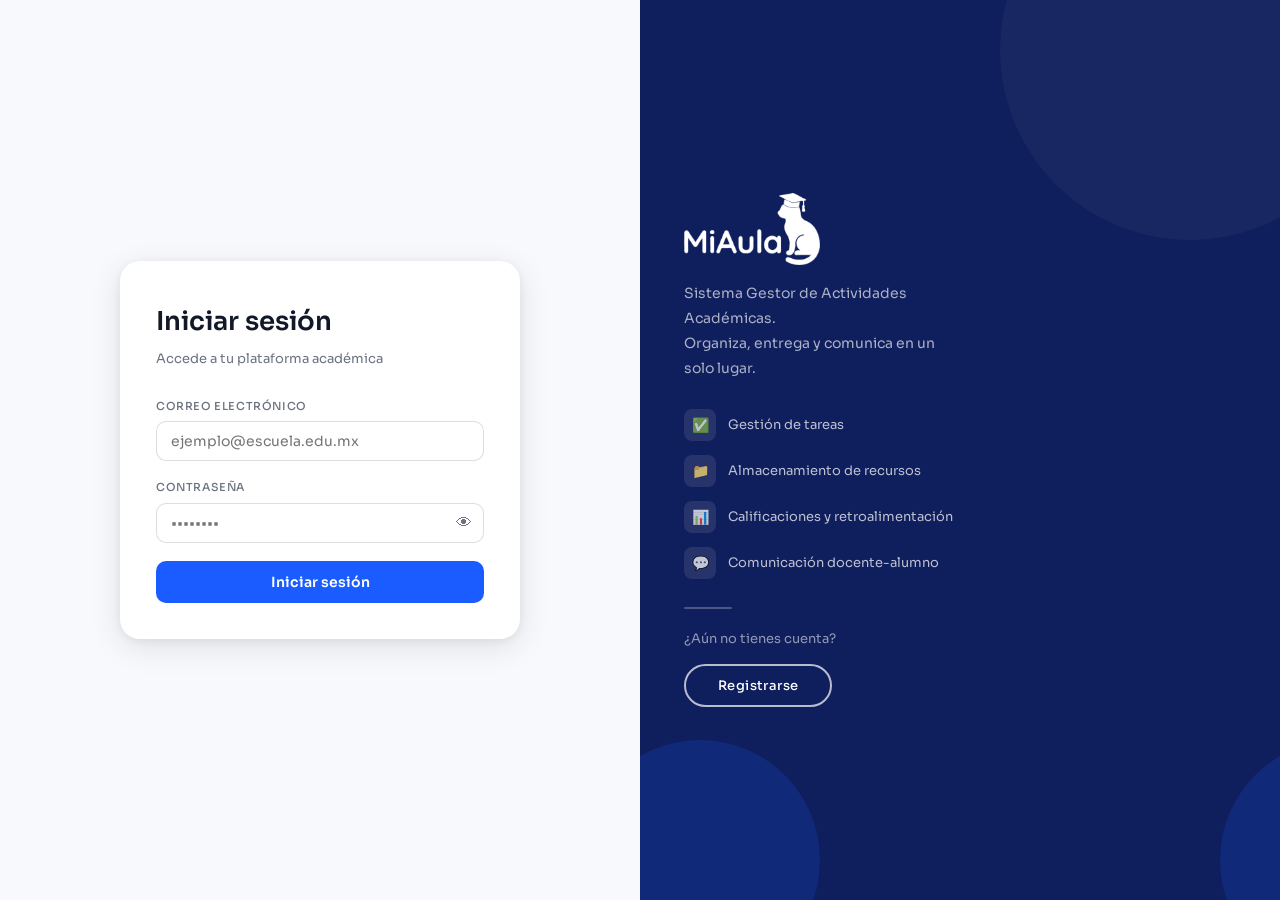
==== app.html @ e1d01b14 "wp" ====
<!DOCTYPE html>
<html lang="es">
<head>
  <meta charset="UTF-8">
  <meta name="viewport" content="width=device-width, initial-scale=1.0">
  <title>MiAula</title>

  <link rel="stylesheet" href="css/variables.css">
  <link rel="stylesheet" href="css/layout.css">
  <link rel="stylesheet" href="css/components.css">
  <link rel="stylesheet" href="css/views.css">
</head>
<body>


<div id="app-screen" class="active">

  <aside class="sidebar">
    <div class="sidebar-logo">
      <div class="sidebar-brand">MiAula</div>
      <span class="sidebar-role-tag" id="sidebar-role-tag">Rol</span>
    </div>
    <nav class="sidebar-nav" id="sidebar-nav"></nav>
    <div class="sidebar-gear-wrap">
      <div class="nav-item nav-gear" id="sidebar-gear" data-view="perfil"></div>
    </div>
    <div class="sidebar-user">
      <div class="user-avatar" id="sidebar-avatar">U</div>
      <div>
        <div class="user-name" id="sidebar-uname">Usuario</div>
        <div class="user-meta" id="sidebar-urole">Rol</div>
      </div>
      <button class="btn-logout" onclick="logout()" title="Cerrar sesión">↩</button>
    </div>
  </aside>

  <div class="main-content" id="main-content">

    <div class="topbar">
      <div class="page-heading" id="page-heading">Inicio</div>
      <div class="topbar-right" id="topbar-actions"></div>
    </div>

    <div class="content-area">

      <div class="view active" id="view-inicio">
        <div class="stats-grid" id="stats-grid"></div>
        <div class="section-header">
          <span class="section-title" id="home-section-title">Actividades recientes</span>
        </div>
        <div id="home-content"></div>
      </div>

      <div class="view" id="view-tareas">
        <div class="tab-bar" id="tareas-tabs"></div>
        <div id="tareas-content"></div>
      </div>

      <div class="view" id="view-recursos">
        <div id="recursos-content"></div>
      </div>

      <div class="view" id="view-calificaciones">
        <div id="calificaciones-content"></div>
      </div>

      <div class="view" id="view-mensajes">
        <div class="msg-layout">
          <div class="msg-list">
            <div class="msg-list-header">Conversaciones</div>
            <div id="msg-contacts"></div>
          </div>
          <div class="msg-main">
            <div class="msg-topbar" id="msg-topbar">
              <div class="user-avatar" id="msg-av"
                   style="width:32px;height:32px;font-size:11px;flex-shrink:0">?</div>
              <div>
                <div class="msg-contact-name" id="msg-contact-name">Selecciona una conversación</div>
                <div class="msg-contact-role" id="msg-contact-role"></div>
              </div>
            </div>
            <div class="msg-body" id="msg-body"></div>
            <div class="msg-input-bar">
              <input class="msg-input" id="msg-input"
                     placeholder="Escribe un mensaje..."
                     onkeydown="if(event.key==='Enter') ViewMensajes.send()">
              <button class="btn-action" onclick="ViewMensajes.send()">Enviar ↗</button>
            </div>
          </div>
        </div>
      </div>

      <div class="view" id="view-alumnos">
        <div id="alumnos-content"></div>
      </div>

      <div class="view" id="view-notas">
        <div id="notas-content"></div>
      </div>

      <div class="view" id="view-perfil">
        <div id="perfil-content"></div>
      </div>

    </div>
  </div>
</div>


<div class="modal-overlay" id="modal-tarea">
  <div class="modal">
    <div class="modal-header">
      <div class="modal-title" id="modal-tarea-title">Nueva tarea</div>
      <button class="modal-close" onclick="closeModal('modal-tarea')">×</button>
    </div>
    <div class="modal-body">
      <div class="form-group">
        <label class="form-label">Título *</label>
        <input type="text" class="form-input" id="t-titulo" placeholder="Nombre de la tarea" maxlength="120">
      </div>
      <div class="form-group">
        <label class="form-label">Descripción</label>
        <textarea class="form-textarea" id="t-desc" placeholder="Instrucciones detalladas..." maxlength="2000"></textarea>
      </div>
      <div class="grid-2">
        <div class="form-group">
          <label class="form-label">Materia *</label>
          <input type="text" class="form-input" id="t-materia" placeholder="ej. Matemáticas III" maxlength="80">
        </div>
        <div class="form-group">
          <label class="form-label">Fecha de entrega *</label>
          <input type="date" class="form-input" id="t-fecha">
        </div>
      </div>
      <div class="form-group">
        <label class="form-label">Valor (puntos)</label>
        <input type="number" class="form-input" id="t-puntos" placeholder="100" min="0" max="1000">
      </div>
    </div>
    <div class="modal-footer">
      <button class="btn-secondary" onclick="closeModal('modal-tarea')">Cancelar</button>
      <button class="btn-action" onclick="ModTareas.save()">💾 Guardar tarea</button>
    </div>
  </div>
</div>

<div class="modal-overlay" id="modal-recurso">
  <div class="modal">
    <div class="modal-header">
      <div class="modal-title">Agregar recurso</div>
      <button class="modal-close" onclick="closeModal('modal-recurso')">×</button>
    </div>
    <div class="modal-body">
      <div class="form-group">
        <label class="form-label">Nombre del recurso *</label>
        <input type="text" class="form-input" id="r-nombre" placeholder="ej. Presentación Unidad 3" maxlength="120">
      </div>
      <div class="form-group">
        <label class="form-label">Materia</label>
        <input type="text" class="form-input" id="r-materia" placeholder="ej. Estadística" maxlength="80">
      </div>
      <div class="form-group">
        <label class="form-label">Tipo de recurso</label>
        <select class="form-select" id="r-tipo">
          <option value="📄 PDF">📄 PDF</option>
          <option value="📊 Presentación">📊 Presentación</option>
          <option value="🎥 Video">🎥 Video</option>
          <option value="🔗 Enlace">🔗 Enlace</option>
          <option value="📝 Documento">📝 Documento</option>
        </select>
      </div>
      <div class="form-group">
        <label class="form-label">Descripción</label>
        <textarea class="form-textarea" id="r-desc"
                  placeholder="Descripción breve del recurso..."
                  style="min-height:70px" maxlength="500"></textarea>
      </div>
    </div>
    <div class="modal-footer">
      <button class="btn-secondary" onclick="closeModal('modal-recurso')">Cancelar</button>
      <button class="btn-action" onclick="saveRecurso()">📁 Agregar recurso</button>
    </div>
  </div>
</div>

<div class="modal-overlay" id="modal-entrega">
  <div class="modal">
    <div class="modal-header">
      <div class="modal-title">📤 Entregar tarea</div>
      <button class="modal-close" onclick="closeModal('modal-entrega')">×</button>
    </div>
    <div class="modal-body">
      <div class="entrega-info-box" id="entrega-tarea-info"></div>
      <div class="form-group">
        <label class="form-label">Comentarios / respuesta</label>
        <textarea class="form-textarea" id="e-comentario"
                  placeholder="Escribe tu respuesta o comentarios sobre la entrega..."
                  maxlength="2000"></textarea>
      </div>
      <div class="adjunto-box">
        <span class="adjunto-icon">📎</span>
        <div>
          <div class="adjunto-label">Adjuntar archivo</div>
          <div class="adjunto-sub">Simulación — en versión real permite subir archivos</div>
        </div>
      </div>
    </div>
    <div class="modal-footer">
      <button class="btn-secondary" onclick="closeModal('modal-entrega')">Cancelar</button>
      <button class="btn-success" onclick="ModEntrega.confirm()">✅ Confirmar entrega</button>
    </div>
  </div>
</div>

<div class="modal-overlay" id="modal-calificar">
  <div class="modal">
    <div class="modal-header">
      <div class="modal-title">📊 Calificar entrega</div>
      <button class="modal-close" onclick="closeModal('modal-calificar')">×</button>
    </div>
    <div class="modal-body">
      <div class="entrega-info-box" id="cal-info"></div>
      <div class="grid-2">
        <div class="form-group">
          <label class="form-label">Calificación *</label>
          <input type="number" class="form-input" id="cal-nota" placeholder="0 – 100" min="0" max="1000">
        </div>
        <div class="form-group">
          <label class="form-label">Puntos máximos</label>
          <input type="text" class="form-input" id="cal-max" disabled>
        </div>
      </div>
      <div class="form-group">
        <label class="form-label">Retroalimentación</label>
        <textarea class="form-textarea" id="cal-feedback"
                  placeholder="Comentarios y sugerencias para el alumno..."
                  maxlength="1000"></textarea>
      </div>
    </div>
    <div class="modal-footer">
      <button class="btn-secondary" onclick="closeModal('modal-calificar')">Cancelar</button>
      <button class="btn-action" onclick="ModCalificar.save()">💾 Guardar calificación</button>
    </div>
  </div>
</div>

<div class="modal-overlay" id="modal-nota">
  <div class="modal">
    <div class="modal-header">
      <div class="modal-title" id="modal-nota-title">Nueva nota</div>
      <button class="modal-close" onclick="closeModal('modal-nota')">×</button>
    </div>
    <div class="modal-body">
      <div class="form-group">
        <label class="form-label">Título *</label>
        <input type="text" class="form-input" id="n-titulo" placeholder="Título de la nota" maxlength="120">
      </div>
      <div class="form-group">
        <label class="form-label">Contenido</label>
        <textarea class="form-textarea" id="n-contenido" placeholder="Escribe aquí tu nota..." maxlength="5000"></textarea>
      </div>
      <div class="form-group">
        <label class="form-label">Etiqueta</label>
        <select class="form-select" id="n-etiqueta">
          <option value="">— Sin etiqueta —</option>
          <option value="clase">📚 Clase</option>
          <option value="examen">✏️ Examen</option>
          <option value="proyecto">🗂 Proyecto</option>
          <option value="personal">🙋 Personal</option>
          <option value="idea">💡 Idea</option>
        </select>
      </div>
    </div>
    <div class="modal-footer">
      <button class="btn-secondary" onclick="closeModal('modal-nota')">Cancelar</button>
      <button class="btn-action" onclick="ModNotas.save()">💾 Guardar nota</button>
    </div>
  </div>
</div>

<script src="js/db.js"></script>
<script src="js/utils.js"></script>
<script src="js/auth-guard.js"></script>
<script src="js/views/inicio.js"></script>
<script src="js/views/tareas.js"></script>
<script src="js/views/views.js"></script>
<script src="js/views/notas.js"></script>
<script src="js/views/perfil.js"></script>
<script src="js/router.js"></script>
<script src="js/app.js"></script>

</body>
</html>
---- css/variables.css ----
/* ═══════════════════════════════════════
   MiAula — Variables y Reset Global
═══════════════════════════════════════ */

@import url('https://fonts.googleapis.com/css2?family=Sora:wght@300;400;500;600;700&family=Lora:ital,wght@0,400;0,600;1,400&display=swap');

*, *::before, *::after {
  box-sizing: border-box;
  margin: 0;
  padding: 0;
}

:root {
  /* Marca */
  --navy:         #0F1E5C;
  --navy-mid:     #1A3080;
  --brand:        #1A5CFF;
  --brand-light:  #E8EFFE;
  --brand-mid:    #4D7DFF;

  /* Semánticos */
  --accent:       #FF6B35;
  --accent-light: #FFF0EB;
  --green:        #0F9B6E;
  --green-light:  #E2F7F0;
  --amber:        #E09600;
  --amber-light:  #FFF8E0;
  --red:          #D93025;
  --red-light:    #FEECEB;
  --purple:       #6D28D9;
  --purple-light: #EDE9FE;

  /* Texto */
  --text:         #111827;
  --text-muted:   #6B7280;
  --text-light:   #9CA3AF;

  /* Bordes y superficies */
  --border:       rgba(0,0,0,0.08);
  --border-md:    rgba(0,0,0,0.13);
  --surface:      #F8F9FC;
  --white:        #ffffff;

  /* Layout */
  --sidebar-w:    240px;

  /* Tipografía */
  --font:   'Sora', sans-serif;
  --serif:  'Lora', serif;

  /* Radios */
  --radius:    10px;
  --radius-lg: 14px;

  /* Sombras */
  --shadow:    0 1px 3px rgba(0,0,0,0.08), 0 1px 2px rgba(0,0,0,0.05);
  --shadow-md: 0 4px 12px rgba(0,0,0,0.10);
}

body {
  font-family: var(--font);
  background: var(--surface);
  color: var(--text);
  font-size: 14px;
  line-height: 1.6;
  min-height: 100vh;
}

/* ── Animaciones ── */
@keyframes fadeUp {
  from { opacity: 0; transform: translateY(10px); }
  to   { opacity: 1; transform: none; }
}
.fade-up { animation: fadeUp 0.3s ease both; }

/* ── Utilidades ── */
.flex        { display: flex; }
.gap-8       { gap: 8px; }
.gap-12      { gap: 12px; }
.mb-20       { margin-bottom: 20px; }
.mb-28       { margin-bottom: 28px; }
.grid-2      { display: grid; grid-template-columns: 1fr 1fr; gap: 14px; }
.text-muted  { color: var(--text-muted); }
.text-sm     { font-size: 12px; }
.fw-500      { font-weight: 500; }
.divider     { height: 1px; background: var(--border); margin: 20px 0; }
---- css/layout.css ----
/* ═══════════════════════════════════════
   MiAula — Módulo Layout (Shell, Sidebar, Topbar)
═══════════════════════════════════════ */

/* ── Shell principal ── */
#app-screen {
  display: none;
  min-height: 100vh;
  flex-direction: row;
}
#app-screen.active { display: flex; }

/* ── Sidebar ── */
.sidebar {
  width: var(--sidebar-w);
  background: var(--navy);
  display: flex;
  flex-direction: column;
  position: fixed;
  top: 0; left: 0; bottom: 0;
  z-index: 100;
}
.sidebar-logo {
  padding: 22px 20px 18px;
  border-bottom: 1px solid rgba(255,255,255,0.07);
}
.sidebar-brand {
  font-family: var(--serif);
  font-size: 28px;
  color: #fff;
  letter-spacing: -0.5px;
}
.sidebar-role-tag {
  display: inline-block;
  margin-top: 5px;
  font-size: 10px;
  letter-spacing: 1px;
  text-transform: uppercase;
  padding: 2px 9px;
  border-radius: 99px;
  font-weight: 500;
}
.tag-docente { background: rgba(255,107,53,0.2); color: #FF9060; }
.tag-alumno  { background: rgba(26,92,255,0.2);  color: #7FAEFF; }

.sidebar-nav {
  flex: 1;
  padding: 12px 10px;
  overflow-y: auto;
}
.nav-section-label {
  font-size: 9px;
  letter-spacing: 1.3px;
  text-transform: uppercase;
  color: rgba(255,255,255,0.3);
  padding: 10px 10px 5px;
  margin-top: 8px;
}
.nav-item {
  display: flex;
  align-items: center;
  gap: 10px;
  padding: 9px 12px;
  border-radius: 8px;
  cursor: pointer;
  font-size: 13px;
  color: rgba(255,255,255,0.6);
  transition: all 0.15s;
  margin-bottom: 2px;
  user-select: none;
}
.nav-item:hover  { background: rgba(255,255,255,0.07); color: rgba(255,255,255,0.9); }
.nav-item.active { background: rgba(255,255,255,0.12); color: #fff; font-weight: 500; }
.nav-icon  { font-size: 15px; width: 20px; text-align: center; }
.nav-badge {
  margin-left: auto;
  background: var(--accent);
  color: #fff;
  font-size: 10px;
  padding: 1px 7px;
  border-radius: 99px;
  font-weight: 600;
}

/* ── Usuario sidebar ── */
.sidebar-user {
  padding: 14px 18px;
  border-top: 1px solid rgba(255,255,255,0.07);
  display: flex;
  align-items: center;
  gap: 10px;
}
.user-avatar {
  width: 34px; height: 34px;
  border-radius: 50%;
  background: var(--brand-mid);
  display: flex; align-items: center; justify-content: center;
  font-size: 12px; font-weight: 600; color: #fff;
  flex-shrink: 0;
}
.user-name { font-size: 13px; color: #fff; font-weight: 500; }
.user-meta { font-size: 11px; color: rgba(255,255,255,0.45); }
.btn-logout {
  margin-left: auto;
  background: none;
  border: none;
  color: rgba(255,255,255,0.4);
  cursor: pointer;
  font-size: 18px;
  padding: 4px;
  border-radius: 6px;
  transition: color 0.15s;
}
.btn-logout:hover { color: rgba(255,255,255,0.85); }

/* ── Contenido principal ── */
.main-content {
  margin-left: var(--sidebar-w);
  flex: 1;
  min-height: 100vh;
  display: flex;
  flex-direction: column;
}

/* ── Topbar ── */
.topbar {
  background: var(--white);
  border-bottom: 1px solid var(--border);
  padding: 14px 28px;
  display: flex;
  align-items: center;
  justify-content: space-between;
  position: sticky;
  top: 0;
  z-index: 50;
}
.page-heading {
  font-size: 18px;
  font-weight: 600;
  color: var(--text);
}
.topbar-right {
  display: flex;
  align-items: center;
  gap: 10px;
}

/* ── Área de contenido ── */
.content-area {
  padding: 28px;
  flex: 1;
}
.view         { display: none; }
.view.active  { display: block; }

/* ── Tabs ── */
.tab-bar {
  display: flex;
  gap: 2px;
  background: var(--surface);
  border: 1px solid var(--border);
  border-radius: var(--radius);
  padding: 3px;
  margin-bottom: 20px;
  width: fit-content;
}
.tab-item {
  padding: 7px 18px;
  border-radius: 7px;
  font-size: 13px;
  cursor: pointer;
  color: var(--text-muted);
  transition: all 0.15s;
}
.tab-item.active {
  background: var(--white);
  color: var(--text);
  font-weight: 500;
  box-shadow: var(--shadow);
}

/* ── Section header ── */
.section-header {
  display: flex;
  align-items: center;
  justify-content: space-between;
  margin-bottom: 16px;
}
.section-title {
  font-size: 15px;
  font-weight: 600;
  color: var(--text);
}

/* ── Engranaje de perfil ── */
.sidebar-gear-wrap {
  padding: 4px 10px 6px;
  border-top: 1px solid rgba(255,255,255,0.07);
}
.nav-gear {
  color: rgba(255,255,255,0.45);
}
.nav-gear:hover { color: rgba(255,255,255,0.9); }
.nav-gear.active {
  background: rgba(255,255,255,0.12);
  color: #fff;
  font-weight: 500;
}
---- css/components.css ----
/* ═══════════════════════════════════════
   MiAula — Componentes UI Reutilizables
═══════════════════════════════════════ */

/* ── Botones ── */
.btn-primary {
  width: 100%;
  padding: 12px;
  background: var(--brand);
  color: #fff;
  border: none;
  border-radius: var(--radius);
  font-family: var(--font);
  font-size: 14px;
  font-weight: 600;
  cursor: pointer;
  transition: background 0.2s, transform 0.1s;
}
.btn-primary:hover  { background: var(--navy-mid); }
.btn-primary:active { transform: scale(0.99); }

.btn-action {
  padding: 8px 16px;
  background: var(--brand);
  color: #fff;
  border: none;
  border-radius: var(--radius);
  font-family: var(--font);
  font-size: 13px;
  font-weight: 500;
  cursor: pointer;
  transition: background 0.15s;
  display: flex;
  align-items: center;
  gap: 6px;
}
.btn-action:hover { background: var(--navy-mid); }

.btn-secondary {
  padding: 8px 14px;
  background: var(--white);
  color: var(--text);
  border: 1.5px solid var(--border-md);
  border-radius: var(--radius);
  font-family: var(--font);
  font-size: 13px;
  cursor: pointer;
  transition: all 0.15s;
}
.btn-secondary:hover { border-color: var(--brand); color: var(--brand); }

.btn-danger {
  padding: 7px 14px;
  background: var(--red-light);
  color: var(--red);
  border: none;
  border-radius: var(--radius);
  font-family: var(--font);
  font-size: 13px;
  cursor: pointer;
  transition: background 0.15s;
}
.btn-danger:hover { background: #fdd; }

.btn-success {
  padding: 8px 16px;
  background: var(--green-light);
  color: var(--green);
  border: none;
  border-radius: var(--radius);
  font-family: var(--font);
  font-size: 13px;
  font-weight: 500;
  cursor: pointer;
  transition: background 0.15s;
}
.btn-success:hover { background: #c0edd8; }

.btn-sm { padding: 5px 11px; font-size: 12px; }

/* ── Formularios ── */
.form-group { margin-bottom: 18px; }
.form-label {
  display: block;
  font-size: 11px;
  font-weight: 500;
  color: var(--text-muted);
  text-transform: uppercase;
  letter-spacing: 0.6px;
  margin-bottom: 6px;
}
.form-input,
.form-select,
.form-textarea {
  width: 100%;
  padding: 10px 14px;
  border: 1.5px solid var(--border-md);
  border-radius: var(--radius);
  font-family: var(--font);
  font-size: 14px;
  color: var(--text);
  background: var(--white);
  transition: border-color 0.2s, box-shadow 0.2s;
  outline: none;
}
.form-input:focus,
.form-select:focus,
.form-textarea:focus {
  border-color: var(--brand);
  box-shadow: 0 0 0 3px rgba(26,92,255,0.12);
}
.form-textarea { resize: vertical; min-height: 90px; }

/* ── Badges ── */
.badge {
  display: inline-flex;
  align-items: center;
  padding: 3px 9px;
  border-radius: 99px;
  font-size: 11px;
  font-weight: 500;
  white-space: nowrap;
}
.badge-pending   { background: var(--amber-light); color: #92700A; }
.badge-submitted { background: var(--brand-light);  color: #1244AA; }
.badge-graded    { background: var(--green-light);   color: #0B6B4A; }
.badge-late      { background: var(--red-light);     color: var(--red); }
.badge-active    { background: var(--green-light);   color: #0B6B4A; }

/* ── Tabla ── */
.data-table {
  width: 100%;
  border-collapse: collapse;
  background: var(--white);
  border-radius: var(--radius-lg);
  overflow: hidden;
  box-shadow: var(--shadow);
  border: 1px solid var(--border);
}
.data-table th {
  background: var(--surface);
  padding: 11px 16px;
  text-align: left;
  font-size: 11px;
  font-weight: 600;
  color: var(--text-muted);
  text-transform: uppercase;
  letter-spacing: 0.6px;
  border-bottom: 1px solid var(--border);
}
.data-table td {
  padding: 13px 16px;
  border-bottom: 1px solid var(--border);
  font-size: 13px;
  color: var(--text);
  vertical-align: middle;
}
.data-table tr:last-child td { border-bottom: none; }
.data-table tr:hover td      { background: var(--surface); }

/* ── Modales ── */
.modal-overlay {
  position: fixed; inset: 0;
  background: rgba(10,20,60,0.45);
  z-index: 200;
  display: flex;
  align-items: center;
  justify-content: center;
  padding: 20px;
  opacity: 0;
  pointer-events: none;
  transition: opacity 0.2s;
}
.modal-overlay.open { opacity: 1; pointer-events: all; }
.modal {
  background: var(--white);
  border-radius: var(--radius-lg);
  width: 100%;
  max-width: 520px;
  max-height: 90vh;
  overflow-y: auto;
  box-shadow: 0 20px 60px rgba(0,0,0,0.2);
  transform: translateY(10px);
  transition: transform 0.2s;
}
.modal-overlay.open .modal { transform: translateY(0); }
.modal-header {
  padding: 20px 24px 16px;
  border-bottom: 1px solid var(--border);
  display: flex; align-items: center; justify-content: space-between;
}
.modal-title { font-size: 16px; font-weight: 600; color: var(--text); }
.modal-close {
  background: none; border: none; cursor: pointer;
  font-size: 22px; color: var(--text-muted);
  width: 30px; height: 30px;
  border-radius: 6px;
  display: flex; align-items: center; justify-content: center;
  transition: background 0.15s;
}
.modal-close:hover { background: var(--surface); }
.modal-body   { padding: 20px 24px; }
.modal-footer {
  padding: 14px 24px;
  border-top: 1px solid var(--border);
  display: flex; justify-content: flex-end; gap: 10px;
}

/* ── Alertas ── */
.alert {
  padding: 12px 16px;
  border-radius: var(--radius);
  font-size: 13px;
  margin-bottom: 14px;
  display: none;
}
.alert.show    { display: block; }
.alert-success { background: var(--green-light); color: #0A5E3B; }
.alert-error   { background: var(--red-light);   color: var(--red); }

/* ── Empty state ── */
.empty-state      { text-align: center; padding: 60px 20px; color: var(--text-muted); }
.empty-icon       { font-size: 48px; margin-bottom: 12px; }
.empty-title      { font-size: 16px; font-weight: 500; color: var(--text); margin-bottom: 6px; }
.empty-sub        { font-size: 13px; }
---- css/views.css ----
/* ═══════════════════════════════════════
   MiAula — Estilos de Vistas / Módulos
═══════════════════════════════════════ */

/* ── Dashboard: Stats ── */
.stats-grid {
  display: grid;
  grid-template-columns: repeat(auto-fit, minmax(180px, 1fr));
  gap: 14px;
  margin-bottom: 28px;
}
.stat-card {
  background: var(--white);
  border: 1px solid var(--border);
  border-radius: var(--radius-lg);
  padding: 18px 20px;
  box-shadow: var(--shadow);
  display: flex;
  flex-direction: column;
  gap: 4px;
}
.stat-card.blue   { border-top: 3px solid var(--brand); }
.stat-card.green  { border-top: 3px solid var(--green); }
.stat-card.amber  { border-top: 3px solid var(--amber); }
.stat-card.red    { border-top: 3px solid var(--accent); }
.stat-icon  { font-size: 22px; margin-bottom: 6px; }
.stat-label { font-size: 11px; color: var(--text-muted); text-transform: uppercase; letter-spacing: 0.7px; }
.stat-value { font-size: 28px; font-weight: 700; color: var(--text); line-height: 1.1; }
.stat-sub   { font-size: 11px; color: var(--text-light); }

/* ── Tareas: Cards ── */
.cards-grid {
  display: grid;
  grid-template-columns: repeat(auto-fill, minmax(300px, 1fr));
  gap: 16px;
}
.task-card {
  background: var(--white);
  border: 1px solid var(--border);
  border-radius: var(--radius-lg);
  padding: 18px 20px;
  box-shadow: var(--shadow);
  transition: box-shadow 0.2s, transform 0.2s;
  display: flex;
  flex-direction: column;
  gap: 10px;
}
.task-card:hover { box-shadow: var(--shadow-md); transform: translateY(-2px); }
.task-card-header {
  display: flex;
  align-items: flex-start;
  justify-content: space-between;
  gap: 8px;
}
.task-card-title  { font-size: 14px; font-weight: 600; color: var(--text); line-height: 1.4; }
.task-card-materia{ font-size: 11px; color: var(--text-muted); margin-top: 2px; }
.task-card-desc   { font-size: 13px; color: var(--text-muted); line-height: 1.5; }
.task-card-footer {
  display: flex;
  align-items: center;
  justify-content: space-between;
  margin-top: 4px;
}
.task-card-due {
  font-size: 11px;
  color: var(--text-light);
  display: flex; align-items: center; gap: 4px;
}
.task-actions { display: flex; gap: 6px; }
.task-info-row {
  font-size: 12px;
  color: var(--text-muted);
  display: flex;
  gap: 12px;
}

/* ── Recursos ── */
.resources-list { display: flex; flex-direction: column; gap: 12px; }
.resource-card {
  background: var(--white);
  border: 1px solid var(--border);
  border-radius: var(--radius-lg);
  padding: 16px 18px;
  box-shadow: var(--shadow);
  display: flex;
  align-items: center;
  gap: 14px;
  transition: box-shadow 0.2s;
}
.resource-card:hover { box-shadow: var(--shadow-md); }
.resource-icon {
  width: 46px; height: 46px;
  border-radius: 10px;
  display: flex; align-items: center; justify-content: center;
  font-size: 20px;
  flex-shrink: 0;
}
.resource-name { font-size: 14px; font-weight: 500; color: var(--text); }
.resource-meta { font-size: 11px; color: var(--text-muted); margin-top: 2px; }
.resource-desc { font-size: 12px; color: var(--text-muted); margin-top: 4px; }
.resource-actions { margin-left: auto; display: flex; gap: 6px; }

/* ── Calificaciones: Notas ── */
.notas-list { display: flex; flex-direction: column; gap: 12px; }
.nota-card {
  background: var(--white);
  border: 1px solid var(--border);
  border-radius: var(--radius-lg);
  padding: 18px 20px;
  box-shadow: var(--shadow);
  display: flex;
  align-items: center;
  gap: 16px;
}
.nota-circle {
  width: 58px; height: 58px;
  border-radius: 50%;
  display: flex; align-items: center; justify-content: center;
  font-size: 18px; font-weight: 700;
  flex-shrink: 0;
}
.nota-circle.high { background: var(--green-light); color: var(--green); }
.nota-circle.mid  { background: var(--amber-light); color: var(--amber); }
.nota-circle.low  { background: var(--red-light);   color: var(--red); }
.nota-info { flex: 1; }
.nota-materia     { font-size: 14px; font-weight: 600; color: var(--text); }
.nota-tarea       { font-size: 12px; color: var(--text-muted); margin-top: 2px; }
.nota-fecha       { font-size: 11px; color: var(--text-light); margin-top: 3px; }
.nota-comentario  { font-size: 12px; color: var(--text-muted); margin-top: 6px; font-style: italic; }

/* ── Mensajes ── */
.msg-layout {
  display: grid;
  grid-template-columns: 265px 1fr;
  gap: 0;
  height: calc(100vh - 130px);
  background: var(--white);
  border: 1px solid var(--border);
  border-radius: var(--radius-lg);
  overflow: hidden;
  box-shadow: var(--shadow);
}
.msg-list { border-right: 1px solid var(--border); overflow-y: auto; }
.msg-list-header {
  padding: 14px 16px;
  border-bottom: 1px solid var(--border);
  font-size: 13px; font-weight: 600;
  color: var(--text);
  background: var(--surface);
}
.msg-item {
  padding: 13px 16px;
  border-bottom: 1px solid var(--border);
  cursor: pointer;
  transition: background 0.15s;
}
.msg-item:hover  { background: var(--surface); }
.msg-item.active { background: var(--brand-light); }
.msg-item.msg-unread {
  background: #EFF4FF;
  border-left: 3px solid var(--brand);
}
.msg-item.msg-unread:hover { background: #E4ECFF; }
.msg-unread-dot {
  width: 9px;
  height: 9px;
  border-radius: 50%;
  background: var(--brand);
  display: inline-block;
  flex-shrink: 0;
}
.msg-item-name    { font-size: 13px; font-weight: 500; color: var(--text); }
.msg-item-preview {
  font-size: 12px; color: var(--text-muted);
  margin-top: 2px;
  white-space: nowrap; overflow: hidden; text-overflow: ellipsis;
}
.msg-item-time { font-size: 10px; color: var(--text-light); }

.msg-main  { display: flex; flex-direction: column; }
.msg-topbar {
  padding: 13px 18px;
  border-bottom: 1px solid var(--border);
  display: flex; align-items: center; gap: 10px;
  background: var(--surface);
}
.msg-contact-name { font-size: 14px; font-weight: 600; color: var(--text); }
.msg-contact-role { font-size: 11px; color: var(--text-muted); }
.msg-body {
  flex: 1; overflow-y: auto;
  padding: 18px;
  display: flex; flex-direction: column; gap: 10px;
}
.bubble {
  max-width: 68%;
  padding: 10px 14px;
  border-radius: 12px;
  font-size: 13px;
  line-height: 1.5;
}
.bubble.me {
  background: var(--brand);
  color: #fff;
  align-self: flex-end;
  border-bottom-right-radius: 3px;
}
.bubble.them {
  background: var(--surface);
  color: var(--text);
  align-self: flex-start;
  border-bottom-left-radius: 3px;
  border: 1px solid var(--border);
}
.bubble-time { font-size: 10px; opacity: 0.6; margin-top: 4px; }
.msg-input-bar {
  padding: 12px 16px;
  border-top: 1px solid var(--border);
  display: flex; gap: 8px;
  background: var(--white);
}
.msg-input {
  flex: 1;
  padding: 9px 14px;
  border: 1.5px solid var(--border-md);
  border-radius: var(--radius);
  font-family: var(--font);
  font-size: 13px;
  outline: none;
}
.msg-input:focus { border-color: var(--brand); }

/* ── Alumnos ── */
.alumno-avatar-cell {
  display: flex; align-items: center; gap: 10px;
}

/* ── Entrega info box ── */
.entrega-info-box {
  padding: 12px 14px;
  background: var(--surface);
  border-radius: var(--radius);
  font-size: 13px;
  color: var(--text-muted);
  margin-bottom: 16px;
  line-height: 1.6;
}
.entrega-info-box strong { color: var(--text); }

/* ── Adjunto simulado ── */
.adjunto-box {
  display: flex;
  align-items: center;
  gap: 10px;
  padding: 12px 14px;
  background: var(--surface);
  border-radius: var(--radius);
  border: 1.5px dashed var(--border-md);
  cursor: pointer;
  transition: border-color 0.2s;
}
.adjunto-box:hover { border-color: var(--brand); }
.adjunto-icon      { font-size: 22px; }
.adjunto-label     { font-size: 13px; font-weight: 500; color: var(--text); }
.adjunto-sub       { font-size: 11px; color: var(--text-muted); }

/* ── Notas Personales ── */
.notas-toolbar {
  display: flex;
  flex-direction: column;
  align-items: stretch;
  gap: 10px;
  margin-bottom: 20px;
}
.notas-search-wrap {
  position: relative;
  flex: 1;
  min-width: 180px;
}
.notas-search-icon {
  position: absolute;
  left: 10px;
  top: 50%;
  transform: translateY(-50%);
  font-size: 14px;
  pointer-events: none;
}
.notas-search {
  width: 100%;
  padding: 8px 12px 8px 32px;
  border: 1px solid var(--border-md);
  border-radius: var(--radius);
  font-family: var(--font);
  font-size: 13px;
  color: var(--text);
  background: var(--white);
  outline: none;
  transition: border-color 0.2s;
}
.notas-search:focus { border-color: var(--brand); }

.notas-filtros {
  display: flex;
  gap: 6px;
  flex-wrap: wrap;
}
.filtro-btn {
  padding: 6px 12px;
  border-radius: 20px;
  border: 1px solid var(--border-md);
  background: var(--white);
  font-family: var(--font);
  font-size: 12px;
  color: var(--text-muted);
  cursor: pointer;
  transition: all 0.15s;
  white-space: nowrap;
}
.filtro-btn:hover { border-color: var(--brand); color: var(--brand); }
.filtro-btn.active {
  background: var(--brand);
  border-color: var(--brand);
  color: var(--white);
  font-weight: 600;
}

.notas-grid {
  display: grid;
  grid-template-columns: repeat(auto-fill, minmax(270px, 1fr));
  gap: 16px;
}

.nota-card {
  background: var(--white);
  border: 1px solid var(--border);
  border-top: 3px solid var(--nota-accent, var(--brand));
  border-radius: var(--radius-lg);
  padding: 16px 18px;
  box-shadow: var(--shadow);
  display: flex;
  flex-direction: column;
  gap: 10px;
  transition: box-shadow 0.2s, transform 0.2s;
  background: linear-gradient(160deg, var(--nota-bg, #fff) 0%, var(--white) 60%);
}
.nota-card:hover { box-shadow: var(--shadow-md); transform: translateY(-2px); }

.nota-card-header {
  display: flex;
  align-items: flex-start;
  justify-content: space-between;
  gap: 8px;
}
.nota-card-titulo {
  font-size: 14px;
  font-weight: 600;
  color: var(--text);
  line-height: 1.4;
  flex: 1;
}
.nota-card-pin {
  font-size: 16px;
  cursor: pointer;
  opacity: 0.55;
  transition: opacity 0.15s, transform 0.15s;
  flex-shrink: 0;
}
.nota-card-pin:hover { opacity: 1; transform: scale(1.2); }

.nota-etiq {
  display: inline-block;
  font-size: 11px;
  font-weight: 500;
  color: var(--nota-accent, var(--brand));
  background: color-mix(in srgb, var(--nota-accent, var(--brand)) 12%, transparent);
  padding: 2px 8px;
  border-radius: 20px;
  align-self: flex-start;
}

.nota-card-preview {
  font-size: 13px;
  color: var(--text-muted);
  line-height: 1.55;
  white-space: pre-wrap;
  word-break: break-word;
  flex: 1;
}

.nota-card-footer {
  display: flex;
  align-items: center;
  justify-content: space-between;
  gap: 8px;
  flex-wrap: wrap;
  margin-top: 4px;
}
.nota-fecha {
  font-size: 11px;
  color: var(--text-light);
}
.nota-actions { display: flex; gap: 6px; }

/* Modal notas: textarea más alto */
#n-contenido { min-height: 160px; resize: vertical; }

/* ── Perfil Editable ── */
.perfil-layout {
  display: grid;
  grid-template-columns: 220px 1fr;
  gap: 24px;
  align-items: start;
}
@media (max-width: 680px) {
  .perfil-layout { grid-template-columns: 1fr; }
}

/* Columna izquierda */
.perfil-sidebar {
  background: var(--white);
  border: 1px solid var(--border);
  border-radius: var(--radius-lg);
  padding: 28px 20px 22px;
  box-shadow: var(--shadow);
  display: flex;
  flex-direction: column;
  align-items: center;
  gap: 10px;
  text-align: center;
}

.perfil-avatar-wrap {
  position: relative;
  margin-bottom: 4px;
}
.perfil-avatar {
  width: 80px;
  height: 80px;
  border-radius: 50%;
  display: flex;
  align-items: center;
  justify-content: center;
  font-size: 26px;
  font-weight: 700;
  color: #fff;
  letter-spacing: 1px;
  box-shadow: var(--shadow-md);
}
.perfil-avatar-edit {
  position: absolute;
  bottom: 0;
  right: -4px;
  width: 26px;
  height: 26px;
  border-radius: 50%;
  border: 2px solid var(--white);
  background: var(--surface);
  font-size: 12px;
  cursor: pointer;
  display: flex;
  align-items: center;
  justify-content: center;
  box-shadow: var(--shadow);
  transition: background 0.15s;
}
.perfil-avatar-edit:hover { background: var(--brand-light); }

.perfil-name {
  font-size: 15px;
  font-weight: 600;
  color: var(--text);
  line-height: 1.3;
}
.perfil-role-badge {
  font-size: 12px;
  font-weight: 500;
  padding: 3px 12px;
  border-radius: 20px;
}
.perfil-email-display {
  font-size: 11px;
  color: var(--text-muted);
  word-break: break-all;
}

.perfil-stats {
  display: grid;
  grid-template-columns: 1fr 1fr;
  gap: 8px;
  width: 100%;
  margin-top: 8px;
}
.perfil-stat {
  background: var(--surface);
  border-radius: var(--radius);
  padding: 10px 8px;
  text-align: center;
}
.perfil-stat-val {
  font-size: 20px;
  font-weight: 700;
  color: var(--text);
  line-height: 1.1;
}
.perfil-stat-lbl {
  font-size: 10px;
  color: var(--text-muted);
  margin-top: 2px;
  text-transform: uppercase;
  letter-spacing: 0.5px;
}

/* Columna derecha */
.perfil-form-col {
  display: flex;
  flex-direction: column;
  gap: 20px;
}
.perfil-section {
  background: var(--white);
  border: 1px solid var(--border);
  border-radius: var(--radius-lg);
  padding: 22px 24px;
  box-shadow: var(--shadow);
  display: flex;
  flex-direction: column;
  gap: 14px;
}
.perfil-section-title {
  font-size: 13px;
  font-weight: 600;
  color: var(--text-muted);
  text-transform: uppercase;
  letter-spacing: 0.7px;
  padding-bottom: 10px;
  border-bottom: 1px solid var(--border);
}
.perfil-save-btn { align-self: flex-start; }

.perfil-success {
  font-size: 13px;
  color: var(--green);
  background: var(--green-light);
  border-radius: var(--radius);
  padding: 9px 14px;
  animation: fadeUp 0.2s ease both;
}

/* Input contraseña con botón toggle */
.input-pass-wrap {
  position: relative;
}
.input-pass-wrap .form-input {
  padding-right: 38px;
}
.pass-toggle {
  position: absolute;
  right: 10px;
  top: 50%;
  transform: translateY(-50%);
  background: none;
  border: none;
  cursor: pointer;
  font-size: 15px;
  opacity: 0.6;
  transition: opacity 0.15s;
  padding: 0;
}
.pass-toggle:hover { opacity: 1; }
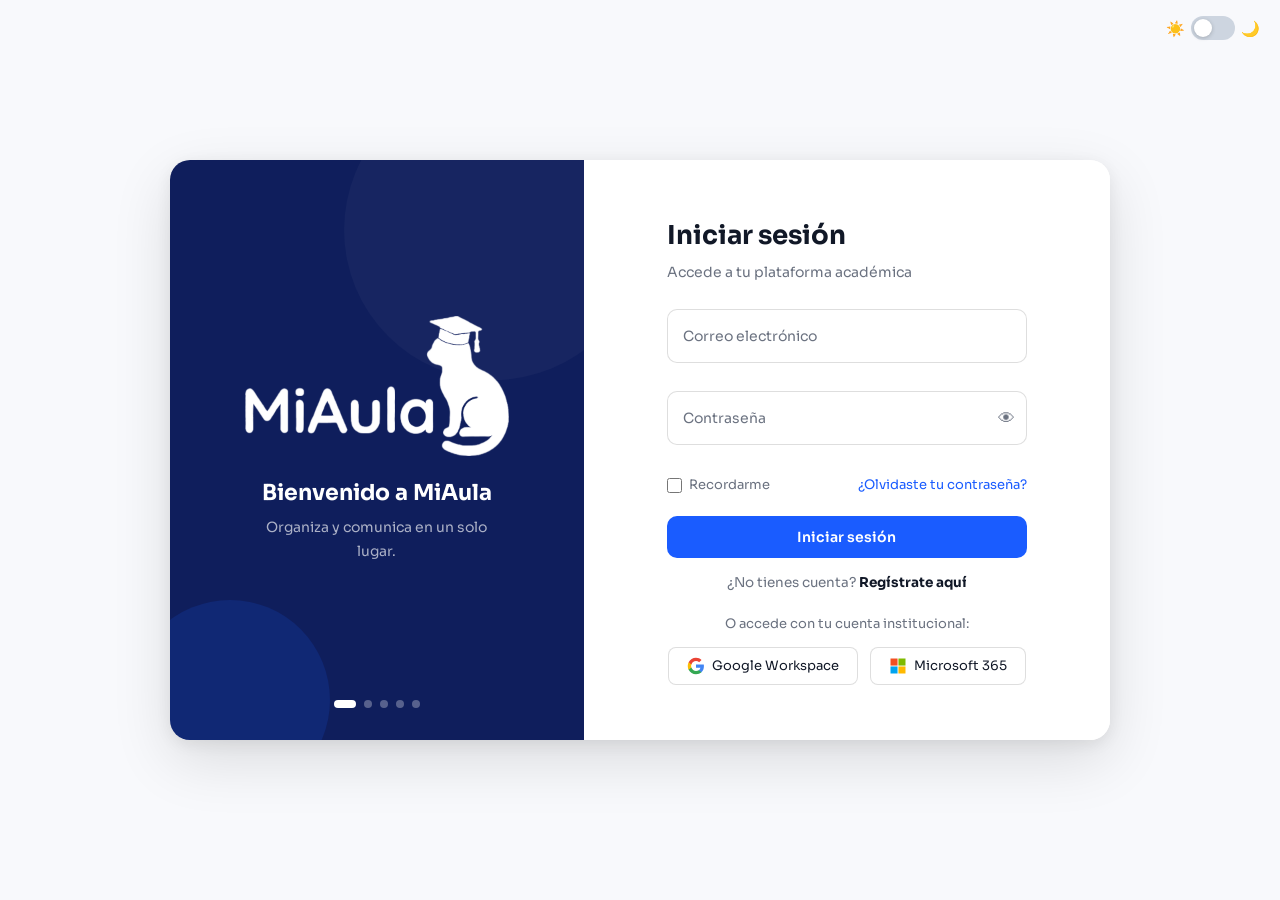
==== commit 0681e2d3: "wp" ====
--- a/app.html
+++ b/app.html
@@ -38,7 +38,16 @@
 
     <div class="topbar">
       <div class="page-heading" id="page-heading">Inicio</div>
-      <div class="topbar-right" id="topbar-actions"></div>
+      <div class="topbar-right" id="topbar-actions">
+        <!-- Toggle dark mode persistente -->
+        <label class="dm-toggle-wrap" title="Cambiar tema">
+          <span class="dm-toggle-icon" id="dm-icon">🌙</span>
+          <span class="dm-switch-app">
+            <input type="checkbox" id="dmAppCheckbox">
+            <span class="dm-slider-app"></span>
+          </span>
+        </label>
+      </div>
     </div>
 
     <div class="content-area">
--- a/css/variables.css
+++ b/css/variables.css
@@ -84,3 +84,74 @@
 .text-sm     { font-size: 12px; }
 .fw-500      { font-weight: 500; }
 .divider     { height: 1px; background: var(--border); margin: 20px 0; }
+
+/* ═══════════════════════════════════════
+   Dark Mode — Variables y overrides base
+   Se activan al agregar .dark-mode al <body>
+═══════════════════════════════════════ */
+body.dark-mode {
+  --text:       #e6edf3;
+  --text-muted: #8b949e;
+  --text-light: #6e7681;
+  --surface:    #161b22;
+  --white:      #0d1117;
+  --border:     rgba(255,255,255,0.07);
+  --border-md:  rgba(255,255,255,0.12);
+  --shadow:     0 1px 3px rgba(0,0,0,0.3), 0 1px 2px rgba(0,0,0,0.2);
+  --shadow-md:  0 4px 12px rgba(0,0,0,0.4);
+  --brand-light: rgba(26,92,255,0.15);
+
+  /* Tokens exclusivos de dark mode */
+  --dm-card:     #1c2333;
+  --dm-input-bg: #0d1117;
+
+  background: #0d1117;
+  color: var(--text);
+}
+
+/* Toggle dark mode en la topbar */
+.dm-toggle-wrap {
+  display: flex;
+  align-items: center;
+  gap: 7px;
+  cursor: pointer;
+  user-select: none;
+}
+.dm-toggle-icon {
+  font-size: 15px;
+  line-height: 1;
+  transition: transform 0.3s ease;
+}
+body.dark-mode .dm-toggle-icon { transform: rotate(20deg); }
+
+.dm-switch-app {
+  position: relative;
+  width: 38px;
+  height: 21px;
+  flex-shrink: 0;
+}
+.dm-switch-app input {
+  opacity: 0; width: 0; height: 0; position: absolute;
+}
+.dm-slider-app {
+  position: absolute;
+  inset: 0;
+  background: #cdd5e0;
+  border-radius: 99px;
+  transition: background 0.25s;
+  cursor: pointer;
+}
+.dm-slider-app::before {
+  content: '';
+  position: absolute;
+  width: 15px; height: 15px;
+  left: 3px; top: 3px;
+  background: #fff;
+  border-radius: 50%;
+  transition: transform 0.25s, background 0.25s;
+}
+.dm-switch-app input:checked + .dm-slider-app { background: var(--navy); }
+.dm-switch-app input:checked + .dm-slider-app::before {
+  transform: translateX(17px);
+  background: #e6edf3;
+}
--- a/css/layout.css
+++ b/css/layout.css
@@ -206,3 +206,24 @@
   color: #fff;
   font-weight: 500;
 }
+
+/* ═══════════════════════════════════════
+   Dark Mode — Layout
+═══════════════════════════════════════ */
+body.dark-mode .topbar {
+  background: var(--dm-card);
+  border-bottom-color: var(--border);
+}
+body.dark-mode .page-heading { color: var(--text); }
+
+body.dark-mode .tab-bar {
+  background: var(--dm-input-bg);
+  border-color: var(--border);
+}
+body.dark-mode .tab-item        { color: var(--text-muted); }
+body.dark-mode .tab-item.active {
+  background: var(--dm-card);
+  color: var(--text);
+  box-shadow: 0 1px 4px rgba(0,0,0,0.4);
+}
+body.dark-mode .section-title { color: var(--text); }
--- a/css/components.css
+++ b/css/components.css
@@ -223,3 +223,70 @@
 .empty-icon       { font-size: 48px; margin-bottom: 12px; }
 .empty-title      { font-size: 16px; font-weight: 500; color: var(--text); margin-bottom: 6px; }
 .empty-sub        { font-size: 13px; }
+
+/* ═══════════════════════════════════════
+   Dark Mode — Componentes
+═══════════════════════════════════════ */
+body.dark-mode .btn-secondary {
+  background: var(--dm-card);
+  color: var(--text);
+  border-color: var(--border-md);
+}
+body.dark-mode .btn-secondary:hover { border-color: var(--brand); color: var(--brand); }
+
+/* Formularios */
+body.dark-mode .form-input,
+body.dark-mode .form-select,
+body.dark-mode .form-textarea {
+  background: var(--dm-input-bg);
+  border-color: var(--border-md);
+  color: var(--text);
+}
+body.dark-mode .form-input:focus,
+body.dark-mode .form-select:focus,
+body.dark-mode .form-textarea:focus {
+  border-color: var(--brand);
+  box-shadow: 0 0 0 3px rgba(26,92,255,0.18);
+}
+body.dark-mode .form-label { color: var(--text-muted); }
+
+/* Tabla */
+body.dark-mode .data-table {
+  background: var(--dm-card);
+  border-color: var(--border);
+}
+body.dark-mode .data-table th {
+  background: var(--dm-input-bg);
+  color: var(--text-muted);
+  border-bottom-color: var(--border);
+}
+body.dark-mode .data-table td {
+  color: var(--text);
+  border-bottom-color: var(--border);
+}
+body.dark-mode .data-table tr:hover td { background: rgba(255,255,255,0.03); }
+
+/* Modal */
+body.dark-mode .modal-overlay { background: rgba(0,0,0,0.65); }
+body.dark-mode .modal {
+  background: var(--dm-card);
+  box-shadow: 0 20px 60px rgba(0,0,0,0.5);
+}
+body.dark-mode .modal-header { border-bottom-color: var(--border); }
+body.dark-mode .modal-title  { color: var(--text); }
+body.dark-mode .modal-close  { color: var(--text-muted); }
+body.dark-mode .modal-close:hover { background: rgba(255,255,255,0.06); }
+body.dark-mode .modal-footer { border-top-color: var(--border); }
+
+/* Alertas */
+body.dark-mode .alert-success {
+  background: rgba(15,155,110,0.15);
+  color: #4ade80;
+}
+body.dark-mode .alert-error {
+  background: rgba(217,48,37,0.15);
+  color: #f87171;
+}
+
+/* Empty state */
+body.dark-mode .empty-title { color: var(--text); }
--- a/css/views.css
+++ b/css/views.css
@@ -566,3 +566,140 @@
   padding: 0;
 }
 .pass-toggle:hover { opacity: 1; }
+
+/* ═══════════════════════════════════════
+   Dark Mode — Vistas
+═══════════════════════════════════════ */
+
+/* Stats */
+body.dark-mode .stat-card {
+  background: var(--dm-card);
+  border-color: var(--border);
+}
+body.dark-mode .stat-value { color: var(--text); }
+body.dark-mode .stat-label { color: var(--text-muted); }
+body.dark-mode .stat-sub   { color: var(--text-light); }
+
+/* Tareas */
+body.dark-mode .task-card {
+  background: var(--dm-card);
+  border-color: var(--border);
+}
+body.dark-mode .task-card-title   { color: var(--text); }
+body.dark-mode .task-card-materia { color: var(--text-muted); }
+body.dark-mode .task-card-desc    { color: var(--text-muted); }
+body.dark-mode .task-card-due     { color: var(--text-light); }
+
+/* Recursos */
+body.dark-mode .resource-card {
+  background: var(--dm-card);
+  border-color: var(--border);
+}
+body.dark-mode .resource-name { color: var(--text); }
+body.dark-mode .resource-meta { color: var(--text-muted); }
+body.dark-mode .resource-desc { color: var(--text-muted); }
+
+/* Calificaciones */
+body.dark-mode .nota-card {
+  background: var(--dm-card);
+  border-color: var(--border);
+}
+body.dark-mode .nota-materia { color: var(--text); }
+body.dark-mode .nota-tarea   { color: var(--text-muted); }
+body.dark-mode .nota-fecha   { color: var(--text-light); }
+body.dark-mode .nota-comentario { color: var(--text-muted); }
+
+/* Mensajes */
+body.dark-mode .msg-layout {
+  background: var(--dm-card);
+  border-color: var(--border);
+}
+body.dark-mode .msg-list-header {
+  background: var(--dm-input-bg);
+  color: var(--text);
+  border-bottom-color: var(--border);
+}
+body.dark-mode .msg-item          { border-bottom-color: var(--border); }
+body.dark-mode .msg-item:hover    { background: rgba(255,255,255,0.04); }
+body.dark-mode .msg-item.active   { background: rgba(26,92,255,0.18); }
+body.dark-mode .msg-item.msg-unread {
+  background: rgba(26,92,255,0.1);
+  border-left-color: var(--brand);
+}
+body.dark-mode .msg-item-name     { color: var(--text); }
+body.dark-mode .msg-item-preview  { color: var(--text-muted); }
+body.dark-mode .msg-item-time     { color: var(--text-light); }
+body.dark-mode .msg-topbar {
+  background: var(--dm-input-bg);
+  border-bottom-color: var(--border);
+}
+body.dark-mode .msg-contact-name  { color: var(--text); }
+body.dark-mode .msg-contact-role  { color: var(--text-muted); }
+body.dark-mode .bubble.them {
+  background: rgba(255,255,255,0.06);
+  color: var(--text);
+  border-color: var(--border);
+}
+body.dark-mode .msg-input-bar {
+  background: var(--dm-card);
+  border-top-color: var(--border);
+}
+body.dark-mode .msg-input {
+  background: var(--dm-input-bg);
+  border-color: var(--border-md);
+  color: var(--text);
+}
+body.dark-mode .msg-input:focus { border-color: var(--brand); }
+
+/* Notas personales */
+body.dark-mode .notas-search {
+  background: var(--dm-input-bg);
+  border-color: var(--border-md);
+  color: var(--text);
+}
+body.dark-mode .filtro-btn {
+  background: var(--dm-card);
+  border-color: var(--border-md);
+  color: var(--text-muted);
+}
+body.dark-mode .filtro-btn:hover  { border-color: var(--brand); color: var(--brand); }
+body.dark-mode .filtro-btn.active {
+  background: var(--brand);
+  border-color: var(--brand);
+  color: #fff;
+}
+body.dark-mode .nota-card {
+  background: linear-gradient(160deg, var(--dm-card) 0%, #161b22 100%);
+  border-color: var(--border);
+}
+body.dark-mode .nota-card-titulo { color: var(--text); }
+body.dark-mode .nota-card-preview { color: var(--text-muted); }
+
+/* Entrega / adjunto */
+body.dark-mode .entrega-info-box {
+  background: rgba(255,255,255,0.04);
+  color: var(--text-muted);
+}
+body.dark-mode .entrega-info-box strong { color: var(--text); }
+body.dark-mode .adjunto-box {
+  background: rgba(255,255,255,0.04);
+  border-color: var(--border-md);
+}
+body.dark-mode .adjunto-label { color: var(--text); }
+body.dark-mode .adjunto-sub   { color: var(--text-muted); }
+
+/* Perfil */
+body.dark-mode .perfil-sidebar,
+body.dark-mode .perfil-section {
+  background: var(--dm-card);
+  border-color: var(--border);
+}
+body.dark-mode .perfil-name           { color: var(--text); }
+body.dark-mode .perfil-email-display  { color: var(--text-muted); }
+body.dark-mode .perfil-stat           { background: rgba(255,255,255,0.05); }
+body.dark-mode .perfil-stat-val       { color: var(--text); }
+body.dark-mode .perfil-stat-lbl       { color: var(--text-muted); }
+body.dark-mode .perfil-section-title  { color: var(--text-muted); border-bottom-color: var(--border); }
+body.dark-mode .perfil-avatar-edit    { background: rgba(255,255,255,0.07); border-color: var(--dm-card); }
+body.dark-mode .perfil-avatar-edit:hover { background: rgba(26,92,255,0.2); }
+body.dark-mode .pass-toggle           { color: var(--text-muted); }
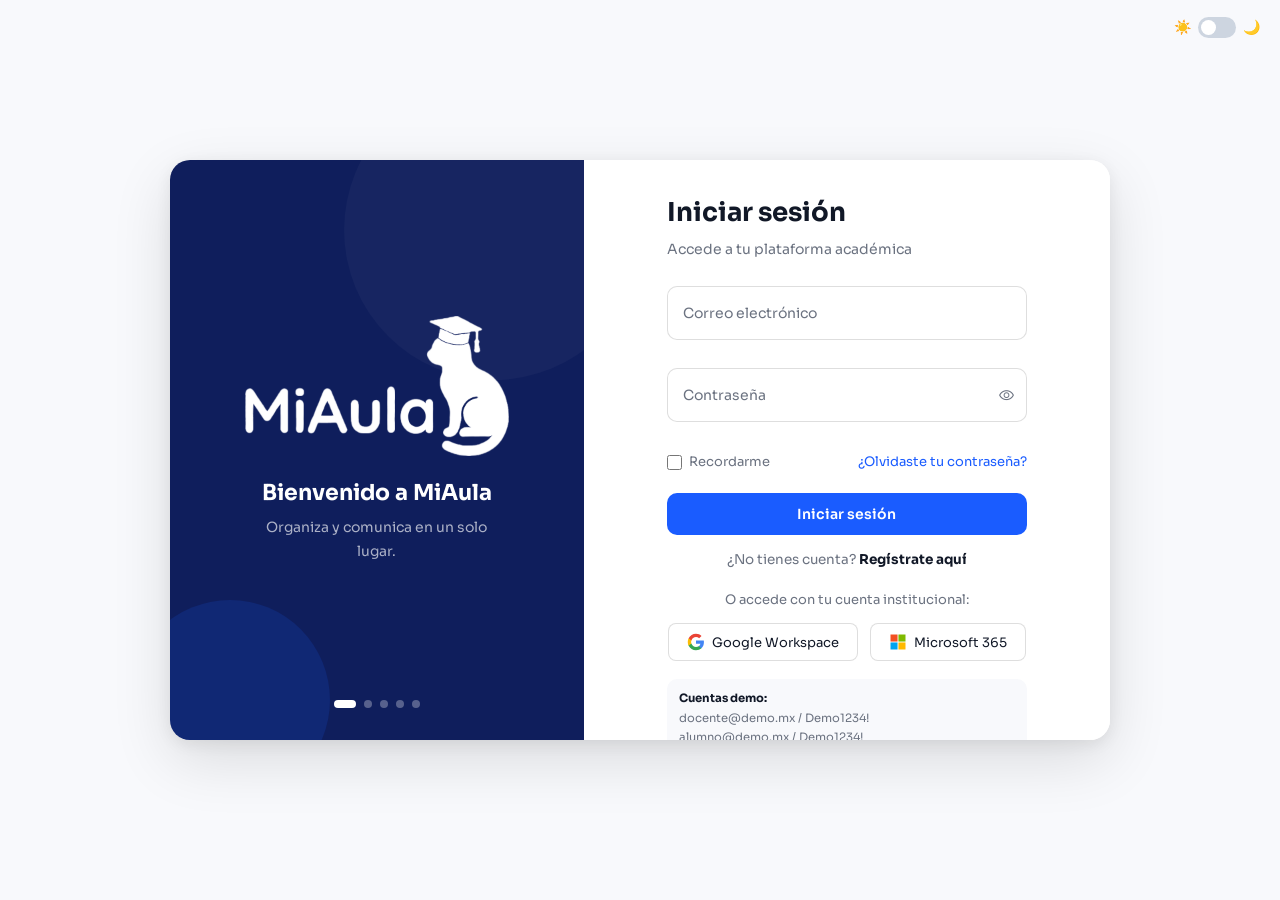
==== commit 04ed4180: "wp" ====
--- a/app.html
+++ b/app.html
@@ -5,6 +5,9 @@
   <meta name="viewport" content="width=device-width, initial-scale=1.0">
   <title>MiAula</title>
 
+  <!-- Google Material Symbols — Outlined -->
+  <link rel="stylesheet" href="https://fonts.googleapis.com/css2?family=Material+Symbols+Outlined:opsz,wght,FILL,GRAD@20..48,100..700,0..1,-50..200" />
+
   <link rel="stylesheet" href="css/variables.css">
   <link rel="stylesheet" href="css/layout.css">
   <link rel="stylesheet" href="css/components.css">
@@ -30,7 +33,9 @@
         <div class="user-name" id="sidebar-uname">Usuario</div>
         <div class="user-meta" id="sidebar-urole">Rol</div>
       </div>
-      <button class="btn-logout" onclick="logout()" title="Cerrar sesión">↩</button>
+      <button class="btn-logout" onclick="logout()" title="Cerrar sesión">
+        <span class="material-symbols-outlined">logout</span>
+      </button>
     </div>
   </aside>
 
@@ -93,7 +98,7 @@
               <input class="msg-input" id="msg-input"
                      placeholder="Escribe un mensaje..."
                      onkeydown="if(event.key==='Enter') ViewMensajes.send()">
-              <button class="btn-action" onclick="ViewMensajes.send()">Enviar ↗</button>
+              <button class="btn-action" onclick="ViewMensajes.send()"><span class="material-symbols-outlined">send</span> Enviar</button>
             </div>
           </div>
         </div>
@@ -148,7 +153,7 @@
     </div>
     <div class="modal-footer">
       <button class="btn-secondary" onclick="closeModal('modal-tarea')">Cancelar</button>
-      <button class="btn-action" onclick="ModTareas.save()">💾 Guardar tarea</button>
+      <button class="btn-action" onclick="ModTareas.save()"><span class="material-symbols-outlined">save</span> Guardar tarea</button>
     </div>
   </div>
 </div>
@@ -171,11 +176,11 @@
       <div class="form-group">
         <label class="form-label">Tipo de recurso</label>
         <select class="form-select" id="r-tipo">
-          <option value="📄 PDF">📄 PDF</option>
-          <option value="📊 Presentación">📊 Presentación</option>
-          <option value="🎥 Video">🎥 Video</option>
-          <option value="🔗 Enlace">🔗 Enlace</option>
-          <option value="📝 Documento">📝 Documento</option>
+          <option value="PDF"><span class="material-symbols-outlined">picture_as_pdf</span> PDF</option>
+          <option value="Presentación"><span class="material-symbols-outlined">slideshow</span> Presentación</option>
+          <option value="Video"><span class="material-symbols-outlined">videocam</span> Video</option>
+          <option value="Enlace"><span class="material-symbols-outlined">link</span> Enlace</option>
+          <option value="Documento"><span class="material-symbols-outlined">description</span> Documento</option>
         </select>
       </div>
       <div class="form-group">
@@ -187,7 +192,7 @@
     </div>
     <div class="modal-footer">
       <button class="btn-secondary" onclick="closeModal('modal-recurso')">Cancelar</button>
-      <button class="btn-action" onclick="saveRecurso()">📁 Agregar recurso</button>
+      <button class="btn-action" onclick="saveRecurso()"><span class="material-symbols-outlined">folder_open</span> Agregar recurso</button>
     </div>
   </div>
 </div>
@@ -195,7 +200,7 @@
 <div class="modal-overlay" id="modal-entrega">
   <div class="modal">
     <div class="modal-header">
-      <div class="modal-title">📤 Entregar tarea</div>
+      <div class="modal-title"><span class="material-symbols-outlined">upload_file</span> Entregar tarea</div>
       <button class="modal-close" onclick="closeModal('modal-entrega')">×</button>
     </div>
     <div class="modal-body">
@@ -207,7 +212,7 @@
                   maxlength="2000"></textarea>
       </div>
       <div class="adjunto-box">
-        <span class="adjunto-icon">📎</span>
+        <span class="adjunto-icon"><span class="material-symbols-outlined">attach_file</span></span>
         <div>
           <div class="adjunto-label">Adjuntar archivo</div>
           <div class="adjunto-sub">Simulación — en versión real permite subir archivos</div>
@@ -216,7 +221,7 @@
     </div>
     <div class="modal-footer">
       <button class="btn-secondary" onclick="closeModal('modal-entrega')">Cancelar</button>
-      <button class="btn-success" onclick="ModEntrega.confirm()">✅ Confirmar entrega</button>
+      <button class="btn-success" onclick="ModEntrega.confirm()"><span class="material-symbols-outlined">task_alt</span> Confirmar entrega</button>
     </div>
   </div>
 </div>
@@ -224,7 +229,7 @@
 <div class="modal-overlay" id="modal-calificar">
   <div class="modal">
     <div class="modal-header">
-      <div class="modal-title">📊 Calificar entrega</div>
+      <div class="modal-title"><span class="material-symbols-outlined">grade</span> Calificar entrega</div>
       <button class="modal-close" onclick="closeModal('modal-calificar')">×</button>
     </div>
     <div class="modal-body">
@@ -248,7 +253,7 @@
     </div>
     <div class="modal-footer">
       <button class="btn-secondary" onclick="closeModal('modal-calificar')">Cancelar</button>
-      <button class="btn-action" onclick="ModCalificar.save()">💾 Guardar calificación</button>
+      <button class="btn-action" onclick="ModCalificar.save()"><span class="material-symbols-outlined">save</span> Guardar calificación</button>
     </div>
   </div>
 </div>
@@ -272,17 +277,17 @@
         <label class="form-label">Etiqueta</label>
         <select class="form-select" id="n-etiqueta">
           <option value="">— Sin etiqueta —</option>
-          <option value="clase">📚 Clase</option>
-          <option value="examen">✏️ Examen</option>
-          <option value="proyecto">🗂 Proyecto</option>
-          <option value="personal">🙋 Personal</option>
-          <option value="idea">💡 Idea</option>
+          <option value="clase"><span class="material-symbols-outlined">menu_book</span> Clase</option>
+          <option value="examen"><span class="material-symbols-outlined">edit</span> Examen</option>
+          <option value="proyecto"><span class="material-symbols-outlined">folder_special</span> Proyecto</option>
+          <option value="personal"><span class="material-symbols-outlined">person</span> Personal</option>
+          <option value="idea"><span class="material-symbols-outlined">lightbulb</span> Idea</option>
         </select>
       </div>
     </div>
     <div class="modal-footer">
       <button class="btn-secondary" onclick="closeModal('modal-nota')">Cancelar</button>
-      <button class="btn-action" onclick="ModNotas.save()">💾 Guardar nota</button>
+      <button class="btn-action" onclick="ModNotas.save()"><span class="material-symbols-outlined">save</span> Guardar nota</button>
     </div>
   </div>
 </div>
--- a/css/components.css
+++ b/css/components.css
@@ -290,3 +290,92 @@
 
 /* Empty state */
 body.dark-mode .empty-title { color: var(--text); }
+
+/* ═══════════════════════════════════════
+   Material Symbols — Alineación y sizing
+═══════════════════════════════════════ */
+
+/* Reset base: hereda color del contenedor, sin espacio extra */
+.material-symbols-outlined {
+  font-size: inherit;       /* Hereda el tamaño del padre */
+  color: inherit;           /* Hereda el color del padre */
+  display: inline-flex;
+  align-items: center;
+  justify-content: center;
+  vertical-align: middle;
+  line-height: 1;
+  font-variation-settings: 'FILL' 0, 'wght' 300, 'GRAD' 0, 'opsz' 24;
+  user-select: none;
+  flex-shrink: 0;
+}
+
+/* Iconos en nav-item del sidebar: tamaño fijo y sin hueco extra */
+.nav-icon .material-symbols-outlined {
+  font-size: 20px;
+}
+
+/* Iconos en stat-cards del dashboard */
+.stat-icon .material-symbols-outlined {
+  font-size: 26px;
+}
+
+/* Iconos en botones: ligero offset para centrado óptico con el texto */
+.btn-action .material-symbols-outlined,
+.btn-success .material-symbols-outlined,
+.btn-logout .material-symbols-outlined {
+  font-size: 17px;
+  margin-right: 4px;
+  vertical-align: -3px; /* Ajuste óptico fino para alineación con texto */
+}
+
+/* Logout: sin margen derecho (solo icono, sin texto) */
+.btn-logout .material-symbols-outlined {
+  font-size: 18px;
+  margin-right: 0;
+  vertical-align: -4px;
+}
+
+/* Iconos en títulos de modales */
+.modal-title .material-symbols-outlined {
+  font-size: 20px;
+  vertical-align: -4px;
+  margin-right: 6px;
+}
+
+/* Iconos en empty states */
+.empty-icon .material-symbols-outlined {
+  font-size: 44px;
+  color: var(--text-muted);
+  font-variation-settings: 'FILL' 0, 'wght' 200, 'GRAD' 0, 'opsz' 48;
+}
+
+/* Iconos en badges y spans inline (calificaciones, estado) */
+.badge .material-symbols-outlined,
+span > .material-symbols-outlined {
+  font-size: 13px;
+  vertical-align: -2px;
+}
+
+/* Dark mode: los iconos heredan el color correcto automáticamente
+   gracias a color:inherit — no se necesitan overrides adicionales */
+
+/* Botón de descarga de recurso — solo ícono, circular */
+.resource-dl-btn {
+  display: inline-flex;
+  align-items: center;
+  justify-content: center;
+  width: 36px;
+  height: 36px;
+  padding: 0;
+  border-radius: 50%;
+  background: var(--green, #0F9B6E);
+  color: #fff;
+  border: none;
+  cursor: pointer;
+  transition: opacity 0.2s, background 0.2s;
+  flex-shrink: 0;
+}
+.resource-dl-btn:hover { opacity: .85; }
+.resource-dl-btn .material-symbols-outlined { font-size: 18px; }
+
+body.dark-mode .resource-dl-btn { background: #0F9B6E; }
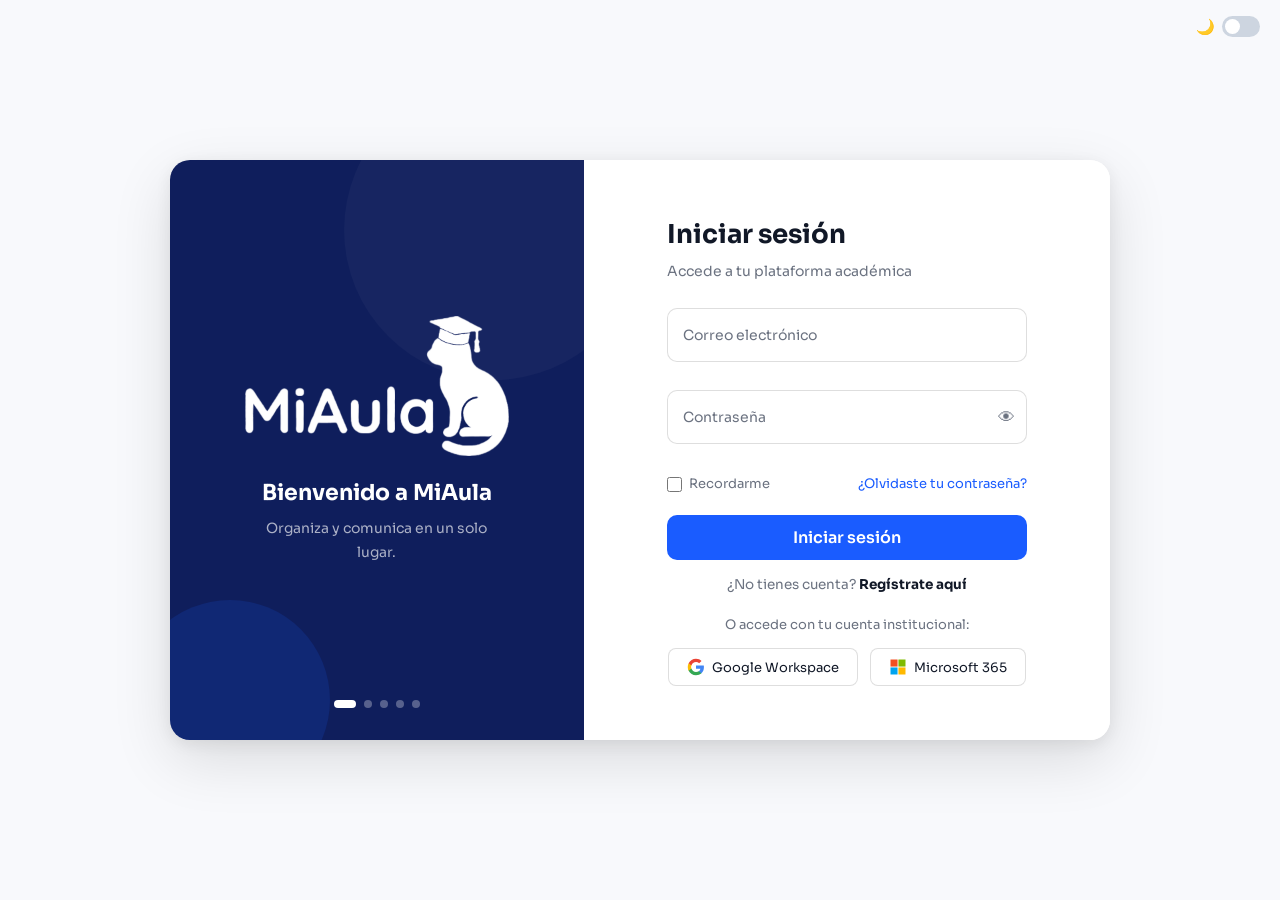
==== commit 96628828: "wp" ====
--- a/app.html
+++ b/app.html
@@ -5,13 +5,13 @@
   <meta name="viewport" content="width=device-width, initial-scale=1.0">
   <title>MiAula</title>
 
-  <!-- Google Material Symbols — Outlined -->
-  <link rel="stylesheet" href="https://fonts.googleapis.com/css2?family=Material+Symbols+Outlined:opsz,wght,FILL,GRAD@20..48,100..700,0..1,-50..200" />
-
   <link rel="stylesheet" href="css/variables.css">
   <link rel="stylesheet" href="css/layout.css">
   <link rel="stylesheet" href="css/components.css">
   <link rel="stylesheet" href="css/views.css">
+  <link rel="stylesheet" href="css/clases.css">
+  <link rel="stylesheet" href="css/recursos.css">
+  <link rel="stylesheet" href="css/perfil-gamification.css">
 </head>
 <body>
 
@@ -33,9 +33,7 @@
         <div class="user-name" id="sidebar-uname">Usuario</div>
         <div class="user-meta" id="sidebar-urole">Rol</div>
       </div>
-      <button class="btn-logout" onclick="logout()" title="Cerrar sesión">
-        <span class="material-symbols-outlined">logout</span>
-      </button>
+      <button class="btn-logout" onclick="logout()" title="Cerrar sesión">↩</button>
     </div>
   </aside>
 
@@ -63,6 +61,10 @@
           <span class="section-title" id="home-section-title">Actividades recientes</span>
         </div>
         <div id="home-content"></div>
+      </div>
+
+      <div class="view" id="view-clases">
+        <div id="clases-content"></div>
       </div>
 
       <div class="view" id="view-tareas">
@@ -98,7 +100,7 @@
               <input class="msg-input" id="msg-input"
                      placeholder="Escribe un mensaje..."
                      onkeydown="if(event.key==='Enter') ViewMensajes.send()">
-              <button class="btn-action" onclick="ViewMensajes.send()"><span class="material-symbols-outlined">send</span> Enviar</button>
+              <button class="btn-action" onclick="ViewMensajes.send()">Enviar ↗</button>
             </div>
           </div>
         </div>
@@ -150,10 +152,16 @@
         <label class="form-label">Valor (puntos)</label>
         <input type="number" class="form-input" id="t-puntos" placeholder="100" min="0" max="1000">
       </div>
+      <div class="form-group">
+        <label class="form-label">Clase</label>
+        <select class="form-select" id="t-clase">
+          <option value="">— Sin clase —</option>
+        </select>
+      </div>
     </div>
     <div class="modal-footer">
       <button class="btn-secondary" onclick="closeModal('modal-tarea')">Cancelar</button>
-      <button class="btn-action" onclick="ModTareas.save()"><span class="material-symbols-outlined">save</span> Guardar tarea</button>
+      <button class="btn-action" onclick="ModTareas.save()">💾 Guardar tarea</button>
     </div>
   </div>
 </div>
@@ -161,7 +169,7 @@
 <div class="modal-overlay" id="modal-recurso">
   <div class="modal">
     <div class="modal-header">
-      <div class="modal-title">Agregar recurso</div>
+      <div class="modal-title">📁 Agregar recurso</div>
       <button class="modal-close" onclick="closeModal('modal-recurso')">×</button>
     </div>
     <div class="modal-body">
@@ -169,19 +177,37 @@
         <label class="form-label">Nombre del recurso *</label>
         <input type="text" class="form-input" id="r-nombre" placeholder="ej. Presentación Unidad 3" maxlength="120">
       </div>
-      <div class="form-group">
-        <label class="form-label">Materia</label>
-        <input type="text" class="form-input" id="r-materia" placeholder="ej. Estadística" maxlength="80">
-      </div>
-      <div class="form-group">
-        <label class="form-label">Tipo de recurso</label>
-        <select class="form-select" id="r-tipo">
-          <option value="PDF"><span class="material-symbols-outlined">picture_as_pdf</span> PDF</option>
-          <option value="Presentación"><span class="material-symbols-outlined">slideshow</span> Presentación</option>
-          <option value="Video"><span class="material-symbols-outlined">videocam</span> Video</option>
-          <option value="Enlace"><span class="material-symbols-outlined">link</span> Enlace</option>
-          <option value="Documento"><span class="material-symbols-outlined">description</span> Documento</option>
-        </select>
+      <div class="grid-2">
+        <div class="form-group">
+          <label class="form-label">Tipo de recurso</label>
+          <select class="form-select" id="r-tipo">
+            <option value="📄 PDF">📄 PDF</option>
+            <option value="📝 DOCX">📝 DOCX</option>
+            <option value="📊 PPTX">📊 PPTX</option>
+            <option value="🖼 Imagen">🖼 Imagen</option>
+            <option value="🗜 ZIP">🗜 ZIP</option>
+            <option value="🔗 Enlace externo">🔗 Enlace externo</option>
+          </select>
+        </div>
+        <div class="form-group">
+          <label class="form-label">Clase</label>
+          <select class="form-select" id="r-clase">
+            <option value="">— Sin clase —</option>
+          </select>
+        </div>
+      </div>
+      <div class="form-group" id="r-file-group">
+        <label class="form-label">Archivo</label>
+        <div class="file-pick-row">
+          <button type="button" class="btn-secondary" onclick="document.getElementById('r-file').click()">📂 Seleccionar archivo</button>
+          <span class="file-pick-name" id="r-file-name">Ningún archivo seleccionado</span>
+        </div>
+        <input type="file" id="r-file" accept=".pdf,.docx,.pptx,.jpg,.jpeg,.png,.zip"
+               style="display:none" onchange="ViewRecursos._onFileChange(this)">
+      </div>
+      <div class="form-group" id="r-url-group" style="display:none">
+        <label class="form-label">URL / Enlace externo</label>
+        <input type="url" class="form-input" id="r-url" placeholder="https://..." maxlength="500">
       </div>
       <div class="form-group">
         <label class="form-label">Descripción</label>
@@ -192,7 +218,7 @@
     </div>
     <div class="modal-footer">
       <button class="btn-secondary" onclick="closeModal('modal-recurso')">Cancelar</button>
-      <button class="btn-action" onclick="saveRecurso()"><span class="material-symbols-outlined">folder_open</span> Agregar recurso</button>
+      <button class="btn-action" onclick="saveRecurso()">📁 Agregar recurso</button>
     </div>
   </div>
 </div>
@@ -200,7 +226,7 @@
 <div class="modal-overlay" id="modal-entrega">
   <div class="modal">
     <div class="modal-header">
-      <div class="modal-title"><span class="material-symbols-outlined">upload_file</span> Entregar tarea</div>
+      <div class="modal-title">📤 Entregar tarea</div>
       <button class="modal-close" onclick="closeModal('modal-entrega')">×</button>
     </div>
     <div class="modal-body">
@@ -212,7 +238,7 @@
                   maxlength="2000"></textarea>
       </div>
       <div class="adjunto-box">
-        <span class="adjunto-icon"><span class="material-symbols-outlined">attach_file</span></span>
+        <span class="adjunto-icon">📎</span>
         <div>
           <div class="adjunto-label">Adjuntar archivo</div>
           <div class="adjunto-sub">Simulación — en versión real permite subir archivos</div>
@@ -221,7 +247,7 @@
     </div>
     <div class="modal-footer">
       <button class="btn-secondary" onclick="closeModal('modal-entrega')">Cancelar</button>
-      <button class="btn-success" onclick="ModEntrega.confirm()"><span class="material-symbols-outlined">task_alt</span> Confirmar entrega</button>
+      <button class="btn-success" onclick="ModEntrega.confirm()">✅ Confirmar entrega</button>
     </div>
   </div>
 </div>
@@ -229,7 +255,7 @@
 <div class="modal-overlay" id="modal-calificar">
   <div class="modal">
     <div class="modal-header">
-      <div class="modal-title"><span class="material-symbols-outlined">grade</span> Calificar entrega</div>
+      <div class="modal-title">📊 Calificar entrega</div>
       <button class="modal-close" onclick="closeModal('modal-calificar')">×</button>
     </div>
     <div class="modal-body">
@@ -253,7 +279,7 @@
     </div>
     <div class="modal-footer">
       <button class="btn-secondary" onclick="closeModal('modal-calificar')">Cancelar</button>
-      <button class="btn-action" onclick="ModCalificar.save()"><span class="material-symbols-outlined">save</span> Guardar calificación</button>
+      <button class="btn-action" onclick="ModCalificar.save()">💾 Guardar calificación</button>
     </div>
   </div>
 </div>
@@ -277,17 +303,102 @@
         <label class="form-label">Etiqueta</label>
         <select class="form-select" id="n-etiqueta">
           <option value="">— Sin etiqueta —</option>
-          <option value="clase"><span class="material-symbols-outlined">menu_book</span> Clase</option>
-          <option value="examen"><span class="material-symbols-outlined">edit</span> Examen</option>
-          <option value="proyecto"><span class="material-symbols-outlined">folder_special</span> Proyecto</option>
-          <option value="personal"><span class="material-symbols-outlined">person</span> Personal</option>
-          <option value="idea"><span class="material-symbols-outlined">lightbulb</span> Idea</option>
+          <option value="clase">📚 Clase</option>
+          <option value="examen">✏️ Examen</option>
+          <option value="proyecto">🗂 Proyecto</option>
+          <option value="personal">🙋 Personal</option>
+          <option value="idea">💡 Idea</option>
         </select>
       </div>
     </div>
     <div class="modal-footer">
       <button class="btn-secondary" onclick="closeModal('modal-nota')">Cancelar</button>
-      <button class="btn-action" onclick="ModNotas.save()"><span class="material-symbols-outlined">save</span> Guardar nota</button>
+      <button class="btn-action" onclick="ModNotas.save()">💾 Guardar nota</button>
+    </div>
+  </div>
+</div>
+
+<!-- Modal: Crear clase -->
+<div class="modal-overlay" id="modal-crear-clase">
+  <div class="modal">
+    <div class="modal-header">
+      <div class="modal-title">🏫 Nueva clase</div>
+      <button class="modal-close" onclick="closeModal('modal-crear-clase')">×</button>
+    </div>
+    <div class="modal-body">
+      <div class="form-group">
+        <label class="form-label">Nombre de la clase *</label>
+        <input type="text" class="form-input" id="cc-nombre" placeholder="ej. Matemáticas III — Grupo A" maxlength="120">
+      </div>
+      <div class="form-group">
+        <label class="form-label">Materia *</label>
+        <input type="text" class="form-input" id="cc-materia" placeholder="ej. Estadística" maxlength="80">
+      </div>
+      <div class="form-group">
+        <label class="form-label">Descripción</label>
+        <textarea class="form-textarea" id="cc-desc" placeholder="Descripción breve de la clase..." maxlength="500" style="min-height:70px"></textarea>
+      </div>
+    </div>
+    <div class="modal-footer">
+      <button class="btn-secondary" onclick="closeModal('modal-crear-clase')">Cancelar</button>
+      <button class="btn-action" onclick="ModCrearClase.save()">🏫 Crear clase</button>
+    </div>
+  </div>
+</div>
+
+<!-- Modal: Clonar clase -->
+<div class="modal-overlay" id="modal-clonar-clase">
+  <div class="modal">
+    <div class="modal-header">
+      <div class="modal-title">📋 Clonar clase</div>
+      <button class="modal-close" onclick="closeModal('modal-clonar-clase')">×</button>
+    </div>
+    <div class="modal-body">
+      <div class="form-group">
+        <label class="form-label">Materia (se mantiene)</label>
+        <div class="clone-materia-tag" id="cl-materia"></div>
+      </div>
+      <div class="form-group">
+        <label class="form-label">Nombre de la nueva clase *</label>
+        <input type="text" class="form-input" id="cl-nombre" placeholder="Nuevo nombre" maxlength="120">
+      </div>
+      <div class="form-group">
+        <label class="form-label">Color de clase</label>
+        <div class="color-picker-row">
+          <input type="color" class="form-color" id="cl-color" value="#1A5CFF">
+          <span class="color-hint">Color identificador de la clase</span>
+        </div>
+      </div>
+    </div>
+    <div class="modal-footer">
+      <button class="btn-secondary" onclick="closeModal('modal-clonar-clase')">Cancelar</button>
+      <button class="btn-action" onclick="ModClonarClase.save()">📋 Clonar clase</button>
+    </div>
+  </div>
+</div>
+
+<!-- Modal: Unirse a clase -->
+<div class="modal-overlay" id="modal-unirse-clase">
+  <div class="modal">
+    <div class="modal-header">
+      <div class="modal-title">🔑 Unirse a una clase</div>
+      <button class="modal-close" onclick="closeModal('modal-unirse-clase')">×</button>
+    </div>
+    <div class="modal-body">
+      <div class="form-group">
+        <label class="form-label">Código de invitación</label>
+        <div class="input-with-btn">
+          <input type="text" class="form-input" id="uc-codigo"
+                 placeholder="ej. MAT3A1"
+                 maxlength="6"
+                 onkeydown="if(event.key==='Enter') ModUnirseClase.buscar()">
+          <button class="btn-action" onclick="ModUnirseClase.buscar()">Buscar</button>
+        </div>
+      </div>
+      <div id="uc-result"></div>
+    </div>
+    <div class="modal-footer">
+      <button class="btn-secondary" onclick="closeModal('modal-unirse-clase')">Cancelar</button>
     </div>
   </div>
 </div>
@@ -297,6 +408,7 @@
 <script src="js/auth-guard.js"></script>
 <script src="js/views/inicio.js"></script>
 <script src="js/views/tareas.js"></script>
+<script src="js/views/clases.js"></script>
 <script src="js/views/views.js"></script>
 <script src="js/views/notas.js"></script>
 <script src="js/views/perfil.js"></script>
--- a/css/variables.css
+++ b/css/variables.css
@@ -55,16 +55,26 @@
   /* Sombras */
   --shadow:    0 1px 3px rgba(0,0,0,0.08), 0 1px 2px rgba(0,0,0,0.05);
   --shadow-md: 0 4px 12px rgba(0,0,0,0.10);
+
+  /* Font scale — controlled via JS, default 1 */
+  --font-scale: 1;
+}
+
+/* ── Font scale — only html font-size changes, layout uses px/% ─ */
+html {
+  font-size: 1rem; /* overridden by JS via style.fontSize */
 }
 
 body {
   font-family: var(--font);
   background: var(--surface);
   color: var(--text);
-  font-size: 14px;
+  font-size: 1rem;
   line-height: 1.6;
   min-height: 100vh;
 }
+
+/* Remove scale classes — html font-size is set directly by JS */
 
 /* ── Animaciones ── */
 @keyframes fadeUp {
@@ -81,7 +91,7 @@
 .mb-28       { margin-bottom: 28px; }
 .grid-2      { display: grid; grid-template-columns: 1fr 1fr; gap: 14px; }
 .text-muted  { color: var(--text-muted); }
-.text-sm     { font-size: 12px; }
+.text-sm     { font-size: 0.86rem; }
 .fw-500      { font-weight: 500; }
 .divider     { height: 1px; background: var(--border); margin: 20px 0; }
 
@@ -118,7 +128,7 @@
   user-select: none;
 }
 .dm-toggle-icon {
-  font-size: 15px;
+  font-size: 1.07rem;
   line-height: 1;
   transition: transform 0.3s ease;
 }
--- a/css/layout.css
+++ b/css/layout.css
@@ -26,14 +26,14 @@
 }
 .sidebar-brand {
   font-family: var(--serif);
-  font-size: 28px;
+  font-size: 2rem;
   color: #fff;
   letter-spacing: -0.5px;
 }
 .sidebar-role-tag {
   display: inline-block;
   margin-top: 5px;
-  font-size: 10px;
+  font-size: 0.71rem;
   letter-spacing: 1px;
   text-transform: uppercase;
   padding: 2px 9px;
@@ -49,7 +49,7 @@
   overflow-y: auto;
 }
 .nav-section-label {
-  font-size: 9px;
+  font-size: 0.64rem;
   letter-spacing: 1.3px;
   text-transform: uppercase;
   color: rgba(255,255,255,0.3);
@@ -63,7 +63,7 @@
   padding: 9px 12px;
   border-radius: 8px;
   cursor: pointer;
-  font-size: 13px;
+  font-size: 0.93rem;
   color: rgba(255,255,255,0.6);
   transition: all 0.15s;
   margin-bottom: 2px;
@@ -71,12 +71,12 @@
 }
 .nav-item:hover  { background: rgba(255,255,255,0.07); color: rgba(255,255,255,0.9); }
 .nav-item.active { background: rgba(255,255,255,0.12); color: #fff; font-weight: 500; }
-.nav-icon  { font-size: 15px; width: 20px; text-align: center; }
+.nav-icon  { font-size: 1.07rem; width: 20px; text-align: center; }
 .nav-badge {
   margin-left: auto;
   background: var(--accent);
   color: #fff;
-  font-size: 10px;
+  font-size: 0.71rem;
   padding: 1px 7px;
   border-radius: 99px;
   font-weight: 600;
@@ -95,18 +95,18 @@
   border-radius: 50%;
   background: var(--brand-mid);
   display: flex; align-items: center; justify-content: center;
-  font-size: 12px; font-weight: 600; color: #fff;
+  font-size: 0.86rem; font-weight: 600; color: #fff;
   flex-shrink: 0;
 }
-.user-name { font-size: 13px; color: #fff; font-weight: 500; }
-.user-meta { font-size: 11px; color: rgba(255,255,255,0.45); }
+.user-name { font-size: 0.93rem; color: #fff; font-weight: 500; }
+.user-meta { font-size: 0.79rem; color: rgba(255,255,255,0.45); }
 .btn-logout {
   margin-left: auto;
   background: none;
   border: none;
   color: rgba(255,255,255,0.4);
   cursor: pointer;
-  font-size: 18px;
+  font-size: 1.29rem;
   padding: 4px;
   border-radius: 6px;
   transition: color 0.15s;
@@ -135,7 +135,7 @@
   z-index: 50;
 }
 .page-heading {
-  font-size: 18px;
+  font-size: 1.29rem;
   font-weight: 600;
   color: var(--text);
 }
@@ -167,7 +167,7 @@
 .tab-item {
   padding: 7px 18px;
   border-radius: 7px;
-  font-size: 13px;
+  font-size: 0.93rem;
   cursor: pointer;
   color: var(--text-muted);
   transition: all 0.15s;
@@ -187,7 +187,7 @@
   margin-bottom: 16px;
 }
 .section-title {
-  font-size: 15px;
+  font-size: 1.07rem;
   font-weight: 600;
   color: var(--text);
 }
--- a/css/components.css
+++ b/css/components.css
@@ -11,7 +11,7 @@
   border: none;
   border-radius: var(--radius);
   font-family: var(--font);
-  font-size: 14px;
+  font-size: 1rem;
   font-weight: 600;
   cursor: pointer;
   transition: background 0.2s, transform 0.1s;
@@ -26,7 +26,7 @@
   border: none;
   border-radius: var(--radius);
   font-family: var(--font);
-  font-size: 13px;
+  font-size: 0.93rem;
   font-weight: 500;
   cursor: pointer;
   transition: background 0.15s;
@@ -43,7 +43,7 @@
   border: 1.5px solid var(--border-md);
   border-radius: var(--radius);
   font-family: var(--font);
-  font-size: 13px;
+  font-size: 0.93rem;
   cursor: pointer;
   transition: all 0.15s;
 }
@@ -56,7 +56,7 @@
   border: none;
   border-radius: var(--radius);
   font-family: var(--font);
-  font-size: 13px;
+  font-size: 0.93rem;
   cursor: pointer;
   transition: background 0.15s;
 }
@@ -69,20 +69,20 @@
   border: none;
   border-radius: var(--radius);
   font-family: var(--font);
-  font-size: 13px;
+  font-size: 0.93rem;
   font-weight: 500;
   cursor: pointer;
   transition: background 0.15s;
 }
 .btn-success:hover { background: #c0edd8; }
 
-.btn-sm { padding: 5px 11px; font-size: 12px; }
+.btn-sm { padding: 5px 11px; font-size: 0.86rem; }
 
 /* ── Formularios ── */
 .form-group { margin-bottom: 18px; }
 .form-label {
   display: block;
-  font-size: 11px;
+  font-size: 0.79rem;
   font-weight: 500;
   color: var(--text-muted);
   text-transform: uppercase;
@@ -97,7 +97,7 @@
   border: 1.5px solid var(--border-md);
   border-radius: var(--radius);
   font-family: var(--font);
-  font-size: 14px;
+  font-size: 1rem;
   color: var(--text);
   background: var(--white);
   transition: border-color 0.2s, box-shadow 0.2s;
@@ -117,7 +117,7 @@
   align-items: center;
   padding: 3px 9px;
   border-radius: 99px;
-  font-size: 11px;
+  font-size: 0.79rem;
   font-weight: 500;
   white-space: nowrap;
 }
@@ -141,7 +141,7 @@
   background: var(--surface);
   padding: 11px 16px;
   text-align: left;
-  font-size: 11px;
+  font-size: 0.79rem;
   font-weight: 600;
   color: var(--text-muted);
   text-transform: uppercase;
@@ -151,7 +151,7 @@
 .data-table td {
   padding: 13px 16px;
   border-bottom: 1px solid var(--border);
-  font-size: 13px;
+  font-size: 0.93rem;
   color: var(--text);
   vertical-align: middle;
 }
@@ -189,10 +189,10 @@
   border-bottom: 1px solid var(--border);
   display: flex; align-items: center; justify-content: space-between;
 }
-.modal-title { font-size: 16px; font-weight: 600; color: var(--text); }
+.modal-title { font-size: 1.14rem; font-weight: 600; color: var(--text); }
 .modal-close {
   background: none; border: none; cursor: pointer;
-  font-size: 22px; color: var(--text-muted);
+  font-size: 1.57rem; color: var(--text-muted);
   width: 30px; height: 30px;
   border-radius: 6px;
   display: flex; align-items: center; justify-content: center;
@@ -210,7 +210,7 @@
 .alert {
   padding: 12px 16px;
   border-radius: var(--radius);
-  font-size: 13px;
+  font-size: 0.93rem;
   margin-bottom: 14px;
   display: none;
 }
@@ -221,8 +221,8 @@
 /* ── Empty state ── */
 .empty-state      { text-align: center; padding: 60px 20px; color: var(--text-muted); }
 .empty-icon       { font-size: 48px; margin-bottom: 12px; }
-.empty-title      { font-size: 16px; font-weight: 500; color: var(--text); margin-bottom: 6px; }
-.empty-sub        { font-size: 13px; }
+.empty-title      { font-size: 1.14rem; font-weight: 500; color: var(--text); margin-bottom: 6px; }
+.empty-sub        { font-size: 0.93rem; }
 
 /* ═══════════════════════════════════════
    Dark Mode — Componentes
@@ -290,92 +290,3 @@
 
 /* Empty state */
 body.dark-mode .empty-title { color: var(--text); }
-
-/* ═══════════════════════════════════════
-   Material Symbols — Alineación y sizing
-═══════════════════════════════════════ */
-
-/* Reset base: hereda color del contenedor, sin espacio extra */
-.material-symbols-outlined {
-  font-size: inherit;       /* Hereda el tamaño del padre */
-  color: inherit;           /* Hereda el color del padre */
-  display: inline-flex;
-  align-items: center;
-  justify-content: center;
-  vertical-align: middle;
-  line-height: 1;
-  font-variation-settings: 'FILL' 0, 'wght' 300, 'GRAD' 0, 'opsz' 24;
-  user-select: none;
-  flex-shrink: 0;
-}
-
-/* Iconos en nav-item del sidebar: tamaño fijo y sin hueco extra */
-.nav-icon .material-symbols-outlined {
-  font-size: 20px;
-}
-
-/* Iconos en stat-cards del dashboard */
-.stat-icon .material-symbols-outlined {
-  font-size: 26px;
-}
-
-/* Iconos en botones: ligero offset para centrado óptico con el texto */
-.btn-action .material-symbols-outlined,
-.btn-success .material-symbols-outlined,
-.btn-logout .material-symbols-outlined {
-  font-size: 17px;
-  margin-right: 4px;
-  vertical-align: -3px; /* Ajuste óptico fino para alineación con texto */
-}
-
-/* Logout: sin margen derecho (solo icono, sin texto) */
-.btn-logout .material-symbols-outlined {
-  font-size: 18px;
-  margin-right: 0;
-  vertical-align: -4px;
-}
-
-/* Iconos en títulos de modales */
-.modal-title .material-symbols-outlined {
-  font-size: 20px;
-  vertical-align: -4px;
-  margin-right: 6px;
-}
-
-/* Iconos en empty states */
-.empty-icon .material-symbols-outlined {
-  font-size: 44px;
-  color: var(--text-muted);
-  font-variation-settings: 'FILL' 0, 'wght' 200, 'GRAD' 0, 'opsz' 48;
-}
-
-/* Iconos en badges y spans inline (calificaciones, estado) */
-.badge .material-symbols-outlined,
-span > .material-symbols-outlined {
-  font-size: 13px;
-  vertical-align: -2px;
-}
-
-/* Dark mode: los iconos heredan el color correcto automáticamente
-   gracias a color:inherit — no se necesitan overrides adicionales */
-
-/* Botón de descarga de recurso — solo ícono, circular */
-.resource-dl-btn {
-  display: inline-flex;
-  align-items: center;
-  justify-content: center;
-  width: 36px;
-  height: 36px;
-  padding: 0;
-  border-radius: 50%;
-  background: var(--green, #0F9B6E);
-  color: #fff;
-  border: none;
-  cursor: pointer;
-  transition: opacity 0.2s, background 0.2s;
-  flex-shrink: 0;
-}
-.resource-dl-btn:hover { opacity: .85; }
-.resource-dl-btn .material-symbols-outlined { font-size: 18px; }
-
-body.dark-mode .resource-dl-btn { background: #0F9B6E; }
--- a/css/views.css
+++ b/css/views.css
@@ -23,10 +23,23 @@
 .stat-card.green  { border-top: 3px solid var(--green); }
 .stat-card.amber  { border-top: 3px solid var(--amber); }
 .stat-card.red    { border-top: 3px solid var(--accent); }
-.stat-icon  { font-size: 22px; margin-bottom: 6px; }
-.stat-label { font-size: 11px; color: var(--text-muted); text-transform: uppercase; letter-spacing: 0.7px; }
-.stat-value { font-size: 28px; font-weight: 700; color: var(--text); line-height: 1.1; }
-.stat-sub   { font-size: 11px; color: var(--text-light); }
+
+/* New semantic stat cards */
+.stat-card--blue  { border-top: 3px solid #3b82f6; background: linear-gradient(135deg,#eff6ff 0%,#fff 60%); }
+.stat-card--green { border-top: 3px solid #10b981; background: linear-gradient(135deg,#ecfdf5 0%,#fff 60%); }
+.stat-card--amber { border-top: 3px solid #f59e0b; background: linear-gradient(135deg,#fffbeb 0%,#fff 60%); }
+.stat-card--red   { border-top: 3px solid #ef4444; background: linear-gradient(135deg,#fef2f2 0%,#fff 60%); }
+.stat-card--info  { border-top: 3px solid #8b5cf6; background: linear-gradient(135deg,#f5f3ff 0%,#fff 60%); }
+
+.stat-card--blue  .stat-value { color: #1d4ed8; }
+.stat-card--green .stat-value { color: #059669; }
+.stat-card--amber .stat-value { color: #d97706; }
+.stat-card--red   .stat-value { color: #dc2626; }
+.stat-card--info  .stat-value { color: #7c3aed; }
+.stat-icon  { font-size: 1.57rem; margin-bottom: 6px; }
+.stat-label { font-size: 0.79rem; color: var(--text-muted); text-transform: uppercase; letter-spacing: 0.7px; }
+.stat-value { font-size: 1.43rem; font-weight: 700; color: var(--text); line-height: 1.2; }
+.stat-sub   { font-size: 0.79rem; color: var(--text-light); }
 
 /* ── Tareas: Cards ── */
 .cards-grid {
@@ -52,9 +65,9 @@
   justify-content: space-between;
   gap: 8px;
 }
-.task-card-title  { font-size: 14px; font-weight: 600; color: var(--text); line-height: 1.4; }
-.task-card-materia{ font-size: 11px; color: var(--text-muted); margin-top: 2px; }
-.task-card-desc   { font-size: 13px; color: var(--text-muted); line-height: 1.5; }
+.task-card-title  { font-size: 1rem; font-weight: 600; color: var(--text); line-height: 1.4; }
+.task-card-materia{ font-size: 0.79rem; color: var(--text-muted); margin-top: 2px; }
+.task-card-desc   { font-size: 0.93rem; color: var(--text-muted); line-height: 1.5; }
 .task-card-footer {
   display: flex;
   align-items: center;
@@ -62,13 +75,13 @@
   margin-top: 4px;
 }
 .task-card-due {
-  font-size: 11px;
+  font-size: 0.79rem;
   color: var(--text-light);
   display: flex; align-items: center; gap: 4px;
 }
 .task-actions { display: flex; gap: 6px; }
 .task-info-row {
-  font-size: 12px;
+  font-size: 0.86rem;
   color: var(--text-muted);
   display: flex;
   gap: 12px;
@@ -92,12 +105,12 @@
   width: 46px; height: 46px;
   border-radius: 10px;
   display: flex; align-items: center; justify-content: center;
-  font-size: 20px;
+  font-size: 1.43rem;
   flex-shrink: 0;
 }
-.resource-name { font-size: 14px; font-weight: 500; color: var(--text); }
-.resource-meta { font-size: 11px; color: var(--text-muted); margin-top: 2px; }
-.resource-desc { font-size: 12px; color: var(--text-muted); margin-top: 4px; }
+.resource-name { font-size: 1rem; font-weight: 500; color: var(--text); }
+.resource-meta { font-size: 0.79rem; color: var(--text-muted); margin-top: 2px; }
+.resource-desc { font-size: 0.86rem; color: var(--text-muted); margin-top: 4px; }
 .resource-actions { margin-left: auto; display: flex; gap: 6px; }
 
 /* ── Calificaciones: Notas ── */
@@ -116,17 +129,17 @@
   width: 58px; height: 58px;
   border-radius: 50%;
   display: flex; align-items: center; justify-content: center;
-  font-size: 18px; font-weight: 700;
+  font-size: 1.29rem; font-weight: 700;
   flex-shrink: 0;
 }
 .nota-circle.high { background: var(--green-light); color: var(--green); }
 .nota-circle.mid  { background: var(--amber-light); color: var(--amber); }
 .nota-circle.low  { background: var(--red-light);   color: var(--red); }
 .nota-info { flex: 1; }
-.nota-materia     { font-size: 14px; font-weight: 600; color: var(--text); }
-.nota-tarea       { font-size: 12px; color: var(--text-muted); margin-top: 2px; }
-.nota-fecha       { font-size: 11px; color: var(--text-light); margin-top: 3px; }
-.nota-comentario  { font-size: 12px; color: var(--text-muted); margin-top: 6px; font-style: italic; }
+.nota-materia     { font-size: 1rem; font-weight: 600; color: var(--text); }
+.nota-tarea       { font-size: 0.86rem; color: var(--text-muted); margin-top: 2px; }
+.nota-fecha       { font-size: 0.79rem; color: var(--text-light); margin-top: 3px; }
+.nota-comentario  { font-size: 0.86rem; color: var(--text-muted); margin-top: 6px; font-style: italic; }
 
 /* ── Mensajes ── */
 .msg-layout {
@@ -144,7 +157,7 @@
 .msg-list-header {
   padding: 14px 16px;
   border-bottom: 1px solid var(--border);
-  font-size: 13px; font-weight: 600;
+  font-size: 0.93rem; font-weight: 600;
   color: var(--text);
   background: var(--surface);
 }
@@ -169,13 +182,13 @@
   display: inline-block;
   flex-shrink: 0;
 }
-.msg-item-name    { font-size: 13px; font-weight: 500; color: var(--text); }
+.msg-item-name    { font-size: 0.93rem; font-weight: 500; color: var(--text); }
 .msg-item-preview {
-  font-size: 12px; color: var(--text-muted);
+  font-size: 0.86rem; color: var(--text-muted);
   margin-top: 2px;
   white-space: nowrap; overflow: hidden; text-overflow: ellipsis;
 }
-.msg-item-time { font-size: 10px; color: var(--text-light); }
+.msg-item-time { font-size: 0.71rem; color: var(--text-light); }
 
 .msg-main  { display: flex; flex-direction: column; }
 .msg-topbar {
@@ -184,8 +197,8 @@
   display: flex; align-items: center; gap: 10px;
   background: var(--surface);
 }
-.msg-contact-name { font-size: 14px; font-weight: 600; color: var(--text); }
-.msg-contact-role { font-size: 11px; color: var(--text-muted); }
+.msg-contact-name { font-size: 1rem; font-weight: 600; color: var(--text); }
+.msg-contact-role { font-size: 0.79rem; color: var(--text-muted); }
 .msg-body {
   flex: 1; overflow-y: auto;
   padding: 18px;
@@ -195,7 +208,7 @@
   max-width: 68%;
   padding: 10px 14px;
   border-radius: 12px;
-  font-size: 13px;
+  font-size: 0.93rem;
   line-height: 1.5;
 }
 .bubble.me {
@@ -211,7 +224,7 @@
   border-bottom-left-radius: 3px;
   border: 1px solid var(--border);
 }
-.bubble-time { font-size: 10px; opacity: 0.6; margin-top: 4px; }
+.bubble-time { font-size: 0.71rem; opacity: 0.6; margin-top: 4px; }
 .msg-input-bar {
   padding: 12px 16px;
   border-top: 1px solid var(--border);
@@ -224,7 +237,7 @@
   border: 1.5px solid var(--border-md);
   border-radius: var(--radius);
   font-family: var(--font);
-  font-size: 13px;
+  font-size: 0.93rem;
   outline: none;
 }
 .msg-input:focus { border-color: var(--brand); }
@@ -239,7 +252,7 @@
   padding: 12px 14px;
   background: var(--surface);
   border-radius: var(--radius);
-  font-size: 13px;
+  font-size: 0.93rem;
   color: var(--text-muted);
   margin-bottom: 16px;
   line-height: 1.6;
@@ -259,9 +272,9 @@
   transition: border-color 0.2s;
 }
 .adjunto-box:hover { border-color: var(--brand); }
-.adjunto-icon      { font-size: 22px; }
-.adjunto-label     { font-size: 13px; font-weight: 500; color: var(--text); }
-.adjunto-sub       { font-size: 11px; color: var(--text-muted); }
+.adjunto-icon      { font-size: 1.57rem; }
+.adjunto-label     { font-size: 0.93rem; font-weight: 500; color: var(--text); }
+.adjunto-sub       { font-size: 0.79rem; color: var(--text-muted); }
 
 /* ── Notas Personales ── */
 .notas-toolbar {
@@ -281,7 +294,7 @@
   left: 10px;
   top: 50%;
   transform: translateY(-50%);
-  font-size: 14px;
+  font-size: 1rem;
   pointer-events: none;
 }
 .notas-search {
@@ -290,7 +303,7 @@
   border: 1px solid var(--border-md);
   border-radius: var(--radius);
   font-family: var(--font);
-  font-size: 13px;
+  font-size: 0.93rem;
   color: var(--text);
   background: var(--white);
   outline: none;
@@ -309,7 +322,7 @@
   border: 1px solid var(--border-md);
   background: var(--white);
   font-family: var(--font);
-  font-size: 12px;
+  font-size: 0.86rem;
   color: var(--text-muted);
   cursor: pointer;
   transition: all 0.15s;
@@ -351,14 +364,14 @@
   gap: 8px;
 }
 .nota-card-titulo {
-  font-size: 14px;
+  font-size: 1rem;
   font-weight: 600;
   color: var(--text);
   line-height: 1.4;
   flex: 1;
 }
 .nota-card-pin {
-  font-size: 16px;
+  font-size: 1.14rem;
   cursor: pointer;
   opacity: 0.55;
   transition: opacity 0.15s, transform 0.15s;
@@ -368,7 +381,7 @@
 
 .nota-etiq {
   display: inline-block;
-  font-size: 11px;
+  font-size: 0.79rem;
   font-weight: 500;
   color: var(--nota-accent, var(--brand));
   background: color-mix(in srgb, var(--nota-accent, var(--brand)) 12%, transparent);
@@ -378,7 +391,7 @@
 }
 
 .nota-card-preview {
-  font-size: 13px;
+  font-size: 0.93rem;
   color: var(--text-muted);
   line-height: 1.55;
   white-space: pre-wrap;
@@ -395,7 +408,7 @@
   margin-top: 4px;
 }
 .nota-fecha {
-  font-size: 11px;
+  font-size: 0.79rem;
   color: var(--text-light);
 }
 .nota-actions { display: flex; gap: 6px; }
@@ -439,7 +452,7 @@
   display: flex;
   align-items: center;
   justify-content: center;
-  font-size: 26px;
+  font-size: 1.86rem;
   font-weight: 700;
   color: #fff;
   letter-spacing: 1px;
@@ -454,7 +467,7 @@
   border-radius: 50%;
   border: 2px solid var(--white);
   background: var(--surface);
-  font-size: 12px;
+  font-size: 0.86rem;
   cursor: pointer;
   display: flex;
   align-items: center;
@@ -465,19 +478,19 @@
 .perfil-avatar-edit:hover { background: var(--brand-light); }
 
 .perfil-name {
-  font-size: 15px;
+  font-size: 1.07rem;
   font-weight: 600;
   color: var(--text);
   line-height: 1.3;
 }
 .perfil-role-badge {
-  font-size: 12px;
+  font-size: 0.86rem;
   font-weight: 500;
   padding: 3px 12px;
   border-radius: 20px;
 }
 .perfil-email-display {
-  font-size: 11px;
+  font-size: 0.79rem;
   color: var(--text-muted);
   word-break: break-all;
 }
@@ -496,13 +509,13 @@
   text-align: center;
 }
 .perfil-stat-val {
-  font-size: 20px;
+  font-size: 1.43rem;
   font-weight: 700;
   color: var(--text);
   line-height: 1.1;
 }
 .perfil-stat-lbl {
-  font-size: 10px;
+  font-size: 0.71rem;
   color: var(--text-muted);
   margin-top: 2px;
   text-transform: uppercase;
@@ -526,7 +539,7 @@
   gap: 14px;
 }
 .perfil-section-title {
-  font-size: 13px;
+  font-size: 0.93rem;
   font-weight: 600;
   color: var(--text-muted);
   text-transform: uppercase;
@@ -537,7 +550,7 @@
 .perfil-save-btn { align-self: flex-start; }
 
 .perfil-success {
-  font-size: 13px;
+  font-size: 0.93rem;
   color: var(--green);
   background: var(--green-light);
   border-radius: var(--radius);
@@ -560,7 +573,7 @@
   background: none;
   border: none;
   cursor: pointer;
-  font-size: 15px;
+  font-size: 1.07rem;
   opacity: 0.6;
   transition: opacity 0.15s;
   padding: 0;
@@ -579,6 +592,16 @@
 body.dark-mode .stat-value { color: var(--text); }
 body.dark-mode .stat-label { color: var(--text-muted); }
 body.dark-mode .stat-sub   { color: var(--text-light); }
+body.dark-mode .stat-card--blue,
+body.dark-mode .stat-card--green,
+body.dark-mode .stat-card--amber,
+body.dark-mode .stat-card--red,
+body.dark-mode .stat-card--info  { background: var(--dm-card); }
+body.dark-mode .stat-card--blue  .stat-value { color: #93c5fd; }
+body.dark-mode .stat-card--green .stat-value { color: #6ee7b7; }
+body.dark-mode .stat-card--amber .stat-value { color: #fcd34d; }
+body.dark-mode .stat-card--red   .stat-value { color: #fca5a5; }
+body.dark-mode .stat-card--info  .stat-value { color: #c4b5fd; }
 
 /* Tareas */
 body.dark-mode .task-card {
--- a/css/clases.css
+++ b/css/clases.css
@@ -0,0 +1,277 @@
+/* ═══════════════════════════════════════
+   MiAula — clases.css
+   Estilos para la vista de Clases
+═══════════════════════════════════════ */
+
+/* ── Tarjeta de clase ──────────────────────────────────────── */
+.clase-card {
+  background: var(--white);
+  border: 1px solid var(--border);
+  border-radius: var(--radius-lg);
+  overflow: hidden;
+  display: flex;
+  flex-direction: column;
+  box-shadow: var(--shadow);
+  transition: box-shadow 0.2s, transform 0.15s;
+}
+
+.clase-card:hover {
+  box-shadow: var(--shadow-md);
+  transform: translateY(-2px);
+}
+
+.clase-card-header {
+  display: flex;
+  justify-content: space-between;
+  align-items: flex-start;
+  padding: 16px 20px 0;
+}
+
+.clase-card-header--colored {
+  padding-top: 16px;
+}
+
+.clase-nombre {
+  font-size: 1.07rem;
+  font-weight: 700;
+  line-height: 1.35;
+}
+
+.clase-body {
+  padding: 14px 20px 16px;
+  display: flex;
+  flex-direction: column;
+  gap: 10px;
+  flex: 1;
+}
+
+.clase-materia {
+  font-size: 0.79rem;
+  font-weight: 600;
+  text-transform: uppercase;
+  letter-spacing: 0.06em;
+  padding: 3px 8px;
+  border-radius: 20px;
+}
+
+.clase-badge {
+  font-size: 1.43rem;
+}
+
+.clase-desc {
+  font-size: 0.93rem;
+  color: var(--text-muted);
+  line-height: 1.5;
+  min-height: 18px;
+}
+
+.clase-meta {
+  display: flex;
+  gap: 14px;
+  font-size: 0.86rem;
+  color: var(--text-light);
+}
+
+/* ── Código de invitación ──────────────────────────────────── */
+.clase-code-box {
+  background: var(--surface);
+  border: 1px dashed var(--border-md);
+  border-radius: var(--radius);
+  padding: 10px 14px;
+  display: flex;
+  flex-direction: column;
+  gap: 6px;
+}
+
+.clase-code-label {
+  font-size: 0.79rem;
+  font-weight: 600;
+  color: var(--text-muted);
+  text-transform: uppercase;
+  letter-spacing: 0.05em;
+}
+
+.clase-code-row {
+  display: flex;
+  align-items: center;
+  gap: 10px;
+}
+
+.clase-code {
+  font-family: 'Courier New', Courier, monospace;
+  font-size: 1.43rem;
+  font-weight: 700;
+  letter-spacing: 0.18em;
+  color: var(--navy);
+  flex: 1;
+}
+
+.btn-copy {
+  background: var(--white);
+  border: 1px solid var(--border-md);
+  border-radius: 6px;
+  padding: 4px 8px;
+  font-size: 1rem;
+  cursor: pointer;
+  transition: background 0.15s;
+}
+.btn-copy:hover {
+  background: var(--brand-light);
+}
+
+/* ── Acciones en tarjeta ───────────────────────────────────── */
+.clase-actions {
+  display: flex;
+  justify-content: flex-end;
+  gap: 8px;
+  margin-top: 2px;
+}
+
+.btn-sm {
+  font-size: 0.86rem;
+  padding: 5px 10px !important;
+}
+
+.clase-inscrito-tag {
+  font-size: 0.86rem;
+  color: var(--green);
+  font-weight: 600;
+}
+
+/* ── Preview al buscar código ──────────────────────────────── */
+.clase-preview {
+  background: var(--surface);
+  border: 1px solid var(--border);
+  border-radius: var(--radius);
+  padding: 14px;
+  display: flex;
+  flex-direction: column;
+  gap: 6px;
+  margin-top: 4px;
+}
+
+.clase-preview-nombre {
+  font-size: 1.07rem;
+  font-weight: 700;
+  color: var(--text);
+}
+
+.clase-preview-materia {
+  font-size: 0.86rem;
+  font-weight: 600;
+  color: var(--brand);
+  background: var(--brand-light);
+  padding: 2px 8px;
+  border-radius: 20px;
+  width: fit-content;
+}
+
+.clase-preview-desc {
+  font-size: 0.93rem;
+  color: var(--text-muted);
+}
+
+.clase-ya-inscrito {
+  font-size: 0.93rem;
+  color: var(--green);
+  font-weight: 600;
+  padding: 6px 0 2px;
+}
+
+.btn-full {
+  width: 100%;
+  margin-top: 6px;
+}
+
+/* ── Dark mode ─────────────────────────────────────────────── */
+.dark-mode .clase-card {
+  background: #1e2535;
+  border-color: rgba(255,255,255,0.08);
+}
+
+.dark-mode .clase-code-box {
+  background: rgba(255,255,255,0.05);
+  border-color: rgba(255,255,255,0.12);
+}
+
+.dark-mode .clase-code {
+  color: #a5b4fc;
+}
+
+.dark-mode .btn-copy {
+  background: rgba(255,255,255,0.08);
+  border-color: rgba(255,255,255,0.14);
+  color: var(--white);
+}
+
+.dark-mode .clase-preview {
+  background: rgba(255,255,255,0.05);
+  border-color: rgba(255,255,255,0.1);
+}
+
+/* ── Input con botón buscar ────────────────────────────────── */
+.input-with-btn {
+  display: flex;
+  gap: 8px;
+}
+
+.input-with-btn .form-input {
+  flex: 1;
+  text-transform: uppercase;
+  letter-spacing: 0.1em;
+  font-weight: 600;
+}
+
+/* ── Clonar clase ──────────────────────────────────────────── */
+.clone-materia-tag {
+  display: inline-block;
+  font-size: 0.86rem;
+  font-weight: 600;
+  color: var(--brand);
+  background: var(--brand-light);
+  padding: 4px 10px;
+  border-radius: 20px;
+}
+
+.color-picker-row {
+  display: flex;
+  align-items: center;
+  gap: 10px;
+}
+
+.form-color {
+  width: 44px;
+  height: 36px;
+  border: 1px solid var(--border-md);
+  border-radius: 6px;
+  cursor: pointer;
+  padding: 2px;
+  background: var(--white);
+}
+
+.color-hint {
+  font-size: 0.86rem;
+  color: var(--text-muted);
+}
+
+/* ── Filtro de clase en tareas ─────────────────────────────── */
+.tareas-class-filter {
+  padding: 0 0 12px 0;
+}
+
+.filter-row {
+  display: flex;
+  align-items: center;
+  gap: 10px;
+}
+
+.filter-label {
+  font-size: 0.93rem;
+  font-weight: 600;
+  color: var(--text-muted);
+  white-space: nowrap;
+}
+
+.filter-select {
+  max-width: 280px;
+}
--- a/css/recursos.css
+++ b/css/recursos.css
@@ -0,0 +1,195 @@
+/* ═══════════════════════════════════════
+   MiAula — recursos.css
+═══════════════════════════════════════ */
+
+/* ── Filtros ───────────────────────────────────────────────── */
+.rec-filter-bar {
+  padding: 0 0 14px 0;
+}
+
+.rec-filters {
+  display: flex;
+  flex-wrap: wrap;
+  gap: 12px;
+}
+
+/* ── Lista ─────────────────────────────────────────────────── */
+.rec-list {
+  display: flex;
+  flex-direction: column;
+  gap: 10px;
+}
+
+/* ── Tarjeta ───────────────────────────────────────────────── */
+.rec-card {
+  background: var(--white);
+  border: 1px solid var(--border);
+  border-radius: var(--radius-lg);
+  padding: 14px 16px;
+  display: flex;
+  align-items: flex-start;
+  gap: 14px;
+  box-shadow: var(--shadow);
+  transition: box-shadow 0.2s, transform 0.15s;
+}
+
+.rec-card:hover {
+  box-shadow: var(--shadow-md);
+  transform: translateY(-1px);
+}
+
+.rec-icon {
+  width: 44px;
+  height: 44px;
+  border-radius: 10px;
+  display: flex;
+  align-items: center;
+  justify-content: center;
+  font-size: 1.57rem;
+  flex-shrink: 0;
+}
+
+.rec-info {
+  flex: 1;
+  min-width: 0;
+  display: flex;
+  flex-direction: column;
+  gap: 5px;
+}
+
+.rec-name {
+  font-size: 1rem;
+  font-weight: 600;
+  color: var(--text);
+  white-space: nowrap;
+  overflow: hidden;
+  text-overflow: ellipsis;
+}
+
+.rec-meta {
+  display: flex;
+  flex-wrap: wrap;
+  align-items: center;
+  gap: 6px;
+  font-size: 0.86rem;
+  color: var(--text-muted);
+}
+
+.rec-tipo-badge {
+  background: var(--surface);
+  border: 1px solid var(--border-md);
+  border-radius: 20px;
+  padding: 2px 8px;
+  font-size: 0.79rem;
+  font-weight: 500;
+  color: var(--text);
+}
+
+.rec-clase-badge {
+  border-radius: 20px;
+  padding: 2px 8px;
+  font-size: 0.79rem;
+  font-weight: 600;
+}
+
+.rec-desc {
+  font-size: 0.86rem;
+  color: var(--text-muted);
+  line-height: 1.4;
+}
+
+/* ── Acciones ──────────────────────────────────────────────── */
+.rec-actions {
+  display: flex;
+  align-items: center;
+  gap: 6px;
+  flex-shrink: 0;
+}
+
+.btn-rec-action {
+  background: var(--green);
+  color: #fff;
+  border: none;
+  border-radius: var(--radius);
+  padding: 6px 12px;
+  font-family: var(--font);
+  font-size: 0.86rem;
+  font-weight: 500;
+  cursor: pointer;
+  text-decoration: none;
+  display: inline-flex;
+  align-items: center;
+  transition: opacity 0.2s;
+  white-space: nowrap;
+}
+
+.btn-rec-action:hover { opacity: 0.85; }
+
+.rec-del-btn {
+  font-size: 0.93rem;
+  padding: 5px 8px !important;
+}
+
+/* ── Dark mode ─────────────────────────────────────────────── */
+.dark-mode .rec-card {
+  background: #1e2535;
+  border-color: rgba(255,255,255,0.08);
+}
+
+.dark-mode .rec-tipo-badge {
+  background: rgba(255,255,255,0.07);
+  border-color: rgba(255,255,255,0.12);
+  color: var(--white);
+}
+
+/* ── Botón eliminar rojo ────────────────────────────────────── */
+.btn-rec-delete {
+  background: #dc2626 !important;
+  color: #ffffff !important;
+  border: 1px solid #dc2626 !important;
+  border-radius: var(--radius);
+  padding: 6px 12px;
+  font-family: var(--font);
+  font-size: 0.86rem;
+  font-weight: 500;
+  cursor: pointer;
+  transition: background 0.2s, border-color 0.2s;
+  white-space: nowrap;
+}
+.btn-rec-delete:hover {
+  background: #b91c1c !important;
+  border-color: #b91c1c !important;
+}
+
+/* ── File picker ───────────────────────────────────────────── */
+.file-pick-row {
+  display: flex;
+  align-items: center;
+  gap: 10px;
+  flex-wrap: wrap;
+}
+
+.file-pick-name {
+  font-size: 0.93rem;
+  color: var(--text-muted);
+  font-style: italic;
+  overflow: hidden;
+  text-overflow: ellipsis;
+  white-space: nowrap;
+  max-width: 240px;
+}
+
+/* ── Filename en tarjeta ───────────────────────────────────── */
+.rec-filename {
+  font-size: 0.79rem;
+  color: var(--text-muted);
+  background: var(--surface);
+  border: 1px solid var(--border);
+  border-radius: 20px;
+  padding: 2px 8px;
+  max-width: 160px;
+  overflow: hidden;
+  text-overflow: ellipsis;
+  white-space: nowrap;
+  display: inline-block;
+}
--- a/css/perfil-gamification.css
+++ b/css/perfil-gamification.css
@@ -0,0 +1,298 @@
+/* ═══════════════════════════════════════
+   MiAula — perfil-gamification.css
+   Estilos exclusivos para secciones de
+   Progreso Académico, Racha e Impacto
+═══════════════════════════════════════ */
+
+/* ── Nivel: círculo + info ─────────────────────────────────── */
+.gam-level-row {
+  display: flex;
+  align-items: flex-start;
+  gap: 16px;
+  margin-bottom: 16px;
+}
+
+.gam-level-circle {
+  width: 56px;
+  height: 56px;
+  border-radius: 50%;
+  background: var(--green);
+  color: #fff;
+  display: flex;
+  align-items: center;
+  justify-content: center;
+  font-size: 1.57rem;
+  font-weight: 800;
+  flex-shrink: 0;
+  box-shadow: 0 2px 10px rgba(15,155,110,0.35);
+}
+
+.gam-level-circle--doc {
+  background: var(--brand);
+  box-shadow: 0 2px 10px rgba(26,92,255,0.35);
+}
+
+.gam-level-info {
+  flex: 1;
+  min-width: 0;
+}
+
+.gam-titulo {
+  font-size: 1.07rem;
+  font-weight: 700;
+  color: var(--text);
+  margin-bottom: 4px;
+}
+
+/* ── XP row ────────────────────────────────────────────────── */
+.gam-xp-row {
+  display: flex;
+  align-items: baseline;
+  gap: 4px;
+  margin-bottom: 8px;
+  font-size: 0.86rem;
+}
+
+.gam-xp-cur {
+  font-weight: 700;
+  color: var(--green);
+}
+
+.gam-xp-sep {
+  color: var(--text-muted);
+}
+
+.gam-xp-max {
+  color: var(--text-muted);
+}
+
+/* ── Barra de progreso ─────────────────────────────────────── */
+.gam-bar-wrap {
+  height: 8px;
+  background: var(--surface);
+  border-radius: 99px;
+  overflow: hidden;
+  margin-bottom: 4px;
+  border: 1px solid var(--border);
+}
+
+.gam-bar-fill {
+  height: 100%;
+  background: linear-gradient(90deg, var(--green) 0%, #34d399 100%);
+  border-radius: 99px;
+  transition: width 0.6s ease;
+}
+
+.gam-bar-wrap--doc .gam-bar-fill {
+  background: linear-gradient(90deg, var(--brand) 0%, #6ea0ff 100%);
+}
+
+.gam-pct {
+  font-size: 0.79rem;
+  color: var(--text-muted);
+  text-align: right;
+}
+
+/* ── Mini stats ────────────────────────────────────────────── */
+.gam-stats-mini {
+  display: flex;
+  gap: 0;
+  border: 1px solid var(--border);
+  border-radius: var(--radius);
+  overflow: hidden;
+  margin-top: 4px;
+}
+
+.gam-stat-mini {
+  flex: 1;
+  display: flex;
+  flex-direction: column;
+  align-items: center;
+  padding: 10px 6px;
+  border-right: 1px solid var(--border);
+}
+
+.gam-stat-mini:last-child { border-right: none; }
+
+.gam-stat-val {
+  font-size: 1.29rem;
+  font-weight: 800;
+  color: var(--text);
+  line-height: 1.1;
+}
+
+.gam-stat-lbl {
+  font-size: 0.71rem;
+  color: var(--text-muted);
+  text-align: center;
+  margin-top: 2px;
+  line-height: 1.3;
+}
+
+/* ── Racha ─────────────────────────────────────────────────── */
+.gam-racha-row {
+  display: flex;
+  align-items: center;
+  gap: 0;
+  margin-bottom: 16px;
+  border: 1px solid var(--border);
+  border-radius: var(--radius);
+  overflow: hidden;
+}
+
+.gam-racha-item {
+  flex: 1;
+  text-align: center;
+  padding: 14px 8px;
+}
+
+.gam-racha-sep {
+  width: 1px;
+  background: var(--border);
+  align-self: stretch;
+}
+
+.gam-racha-num {
+  font-size: 2rem;
+  font-weight: 800;
+  color: var(--orange, #f97316);
+  line-height: 1.1;
+}
+
+.gam-racha-lbl {
+  font-size: 0.79rem;
+  color: var(--text-muted);
+  margin-top: 2px;
+}
+
+/* ── Insignias / Logros ────────────────────────────────────── */
+.gam-badges-grid {
+  display: flex;
+  flex-wrap: wrap;
+  gap: 8px;
+}
+
+.gam-badge {
+  display: flex;
+  align-items: center;
+  gap: 6px;
+  padding: 6px 12px;
+  border-radius: 20px;
+  font-size: 0.86rem;
+  font-weight: 500;
+  border: 1px solid transparent;
+  transition: transform 0.15s;
+}
+
+.gam-badge--on {
+  background: var(--green-light, #e2f7f0);
+  border-color: var(--green);
+  color: var(--green);
+}
+
+.gam-badge--off {
+  background: var(--surface);
+  border-color: var(--border);
+  color: var(--text-muted);
+  opacity: 0.55;
+}
+
+.gam-badge--on:hover { transform: scale(1.04); }
+
+.gam-badge-icon { font-size: 1.14rem; }
+
+.gam-badge-lbl  { font-size: 0.79rem; }
+
+/* ── Dark mode ─────────────────────────────────────────────── */
+.dark-mode .gam-bar-wrap      { background: rgba(255,255,255,0.07); border-color: rgba(255,255,255,0.10); }
+.dark-mode .gam-stats-mini    { border-color: rgba(255,255,255,0.10); }
+.dark-mode .gam-stat-mini     { border-color: rgba(255,255,255,0.10); }
+.dark-mode .gam-racha-row     { border-color: rgba(255,255,255,0.10); }
+.dark-mode .gam-racha-sep     { background: rgba(255,255,255,0.10); }
+.dark-mode .gam-badge--off    { background: rgba(255,255,255,0.05); border-color: rgba(255,255,255,0.10); }
+.dark-mode .gam-badge--on     { background: rgba(15,155,110,0.15);  border-color: var(--green); }
+.dark-mode .gam-stat-val      { color: #e5e7eb; }
+.dark-mode .gam-titulo        { color: #e5e7eb; }
+
+/* ── Font size control ──────────────────────────────────────── */
+.font-size-options {
+  display: flex;
+  gap: 8px;
+  margin-bottom: 12px;
+}
+
+.font-size-btn {
+  flex: 1;
+  display: flex;
+  flex-direction: column;
+  align-items: center;
+  justify-content: center;
+  gap: 2px;
+  padding: 10px 8px;
+  border: 1px solid var(--border-md);
+  border-radius: var(--radius);
+  background: var(--white);
+  cursor: pointer;
+  font-family: var(--font);
+  font-size: 1.29rem;
+  font-weight: 700;
+  color: var(--text-muted);
+  transition: border-color 0.15s, background 0.15s, color 0.15s;
+}
+
+.font-size-btn small {
+  font-size: 0.71rem;
+  font-weight: 500;
+  display: block;
+}
+
+.font-size-btn.active,
+.font-size-btn:hover {
+  border-color: var(--brand);
+  background: var(--brand-light);
+  color: var(--brand);
+}
+
+.font-size-slider-row {
+  display: flex;
+  align-items: center;
+  gap: 10px;
+}
+
+.font-size-range {
+  flex: 1;
+  accent-color: var(--brand);
+  height: 4px;
+  cursor: pointer;
+}
+
+.font-size-range-lbl {
+  font-size: 0.86rem;
+  font-weight: 700;
+  color: var(--text-muted);
+}
+
+.font-size-range-lbl--lg {
+  font-size: 1.29rem;
+}
+
+.font-size-range-val {
+  font-size: 0.86rem;
+  font-weight: 600;
+  color: var(--brand);
+  min-width: 34px;
+  text-align: right;
+}
+
+.dark-mode .font-size-btn {
+  background: rgba(255,255,255,0.06);
+  border-color: rgba(255,255,255,0.12);
+  color: var(--text-muted);
+}
+
+.dark-mode .font-size-btn.active,
+.dark-mode .font-size-btn:hover {
+  background: rgba(26,92,255,0.18);
+  border-color: var(--brand);
+  color: #93c5fd;
+}
